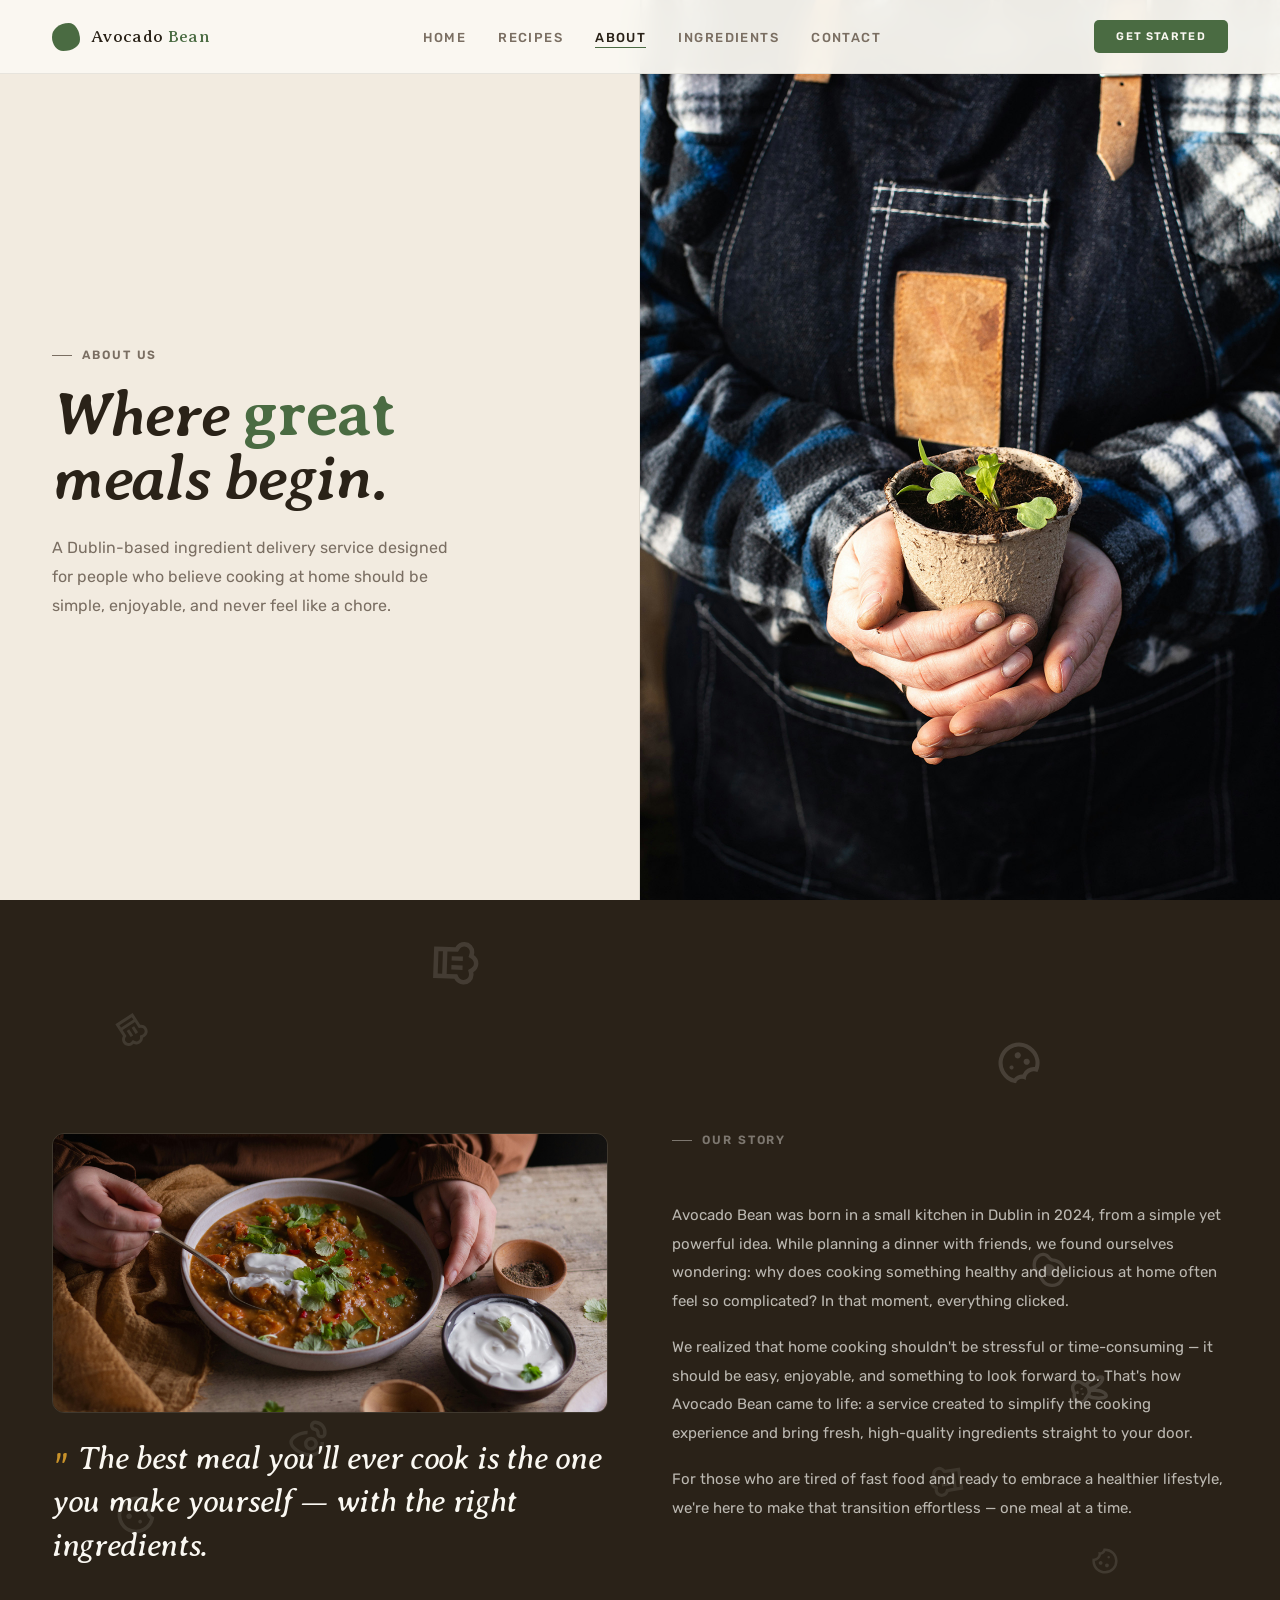
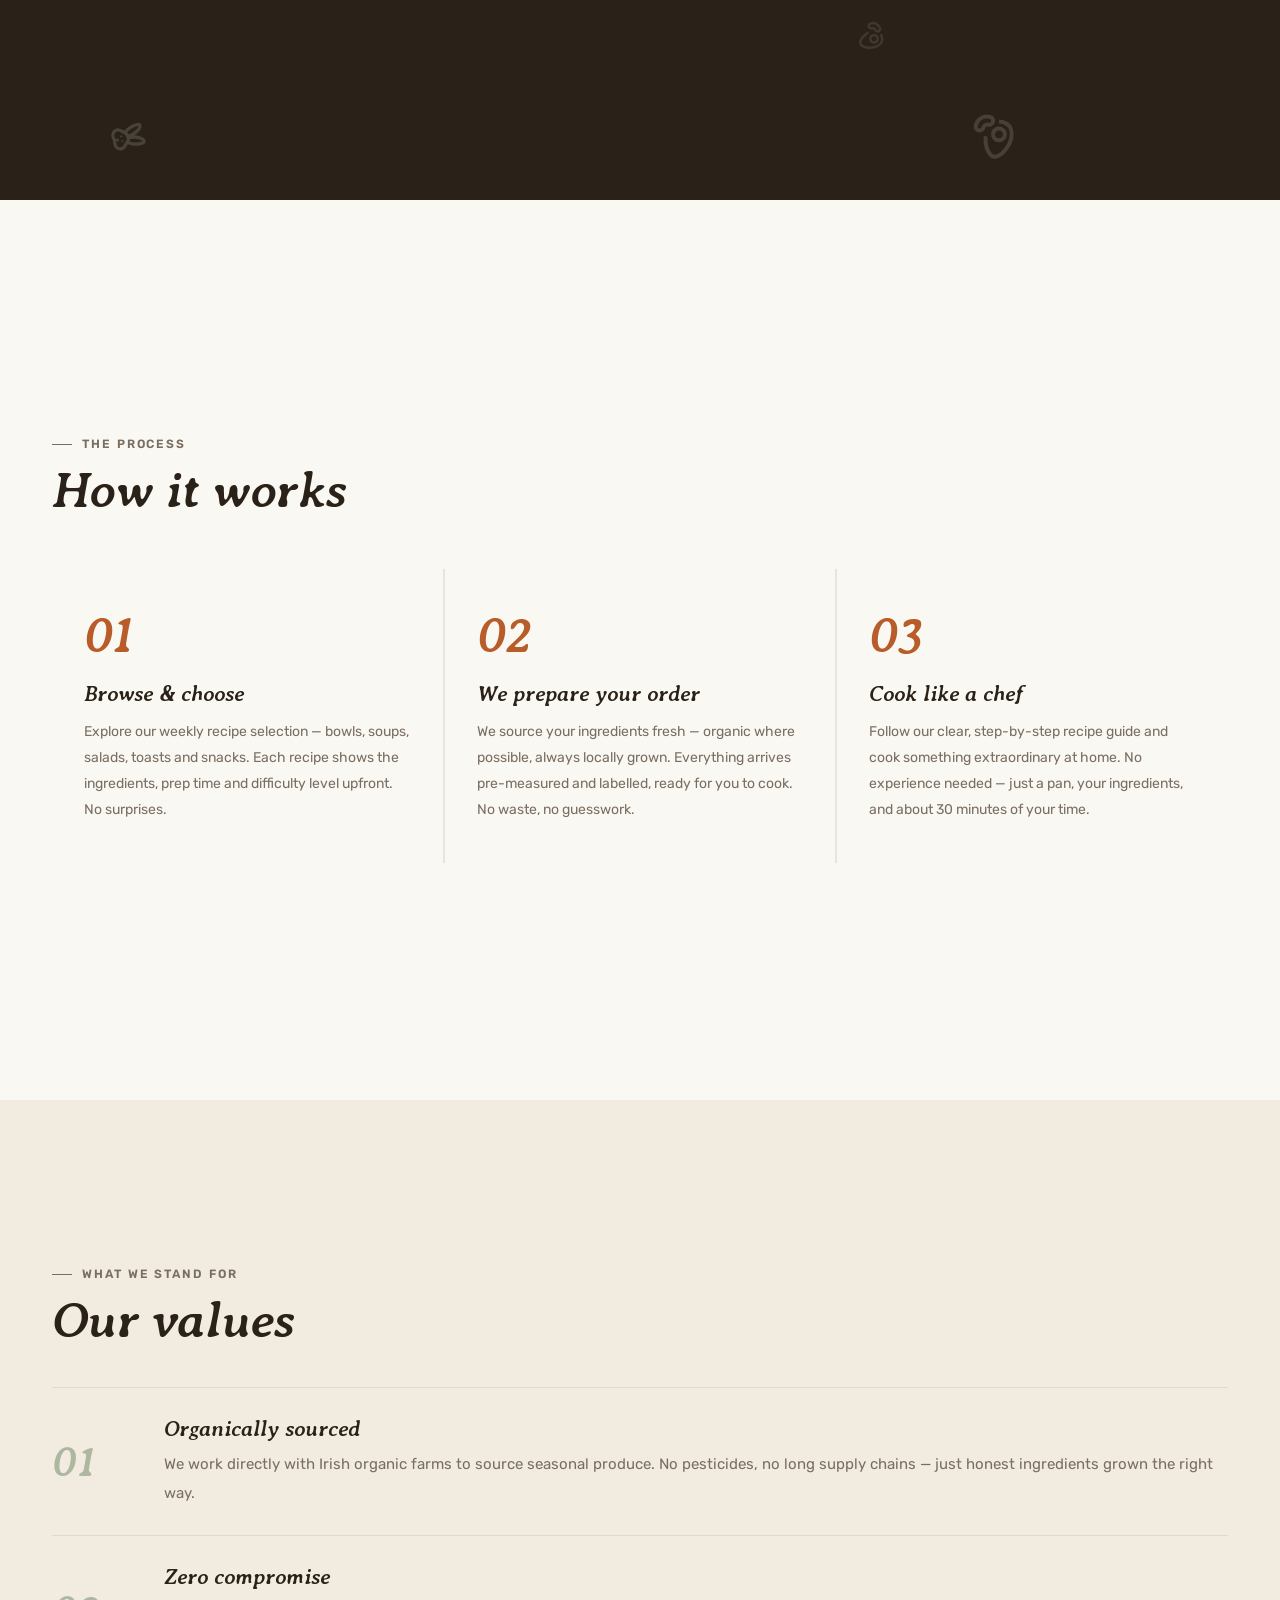
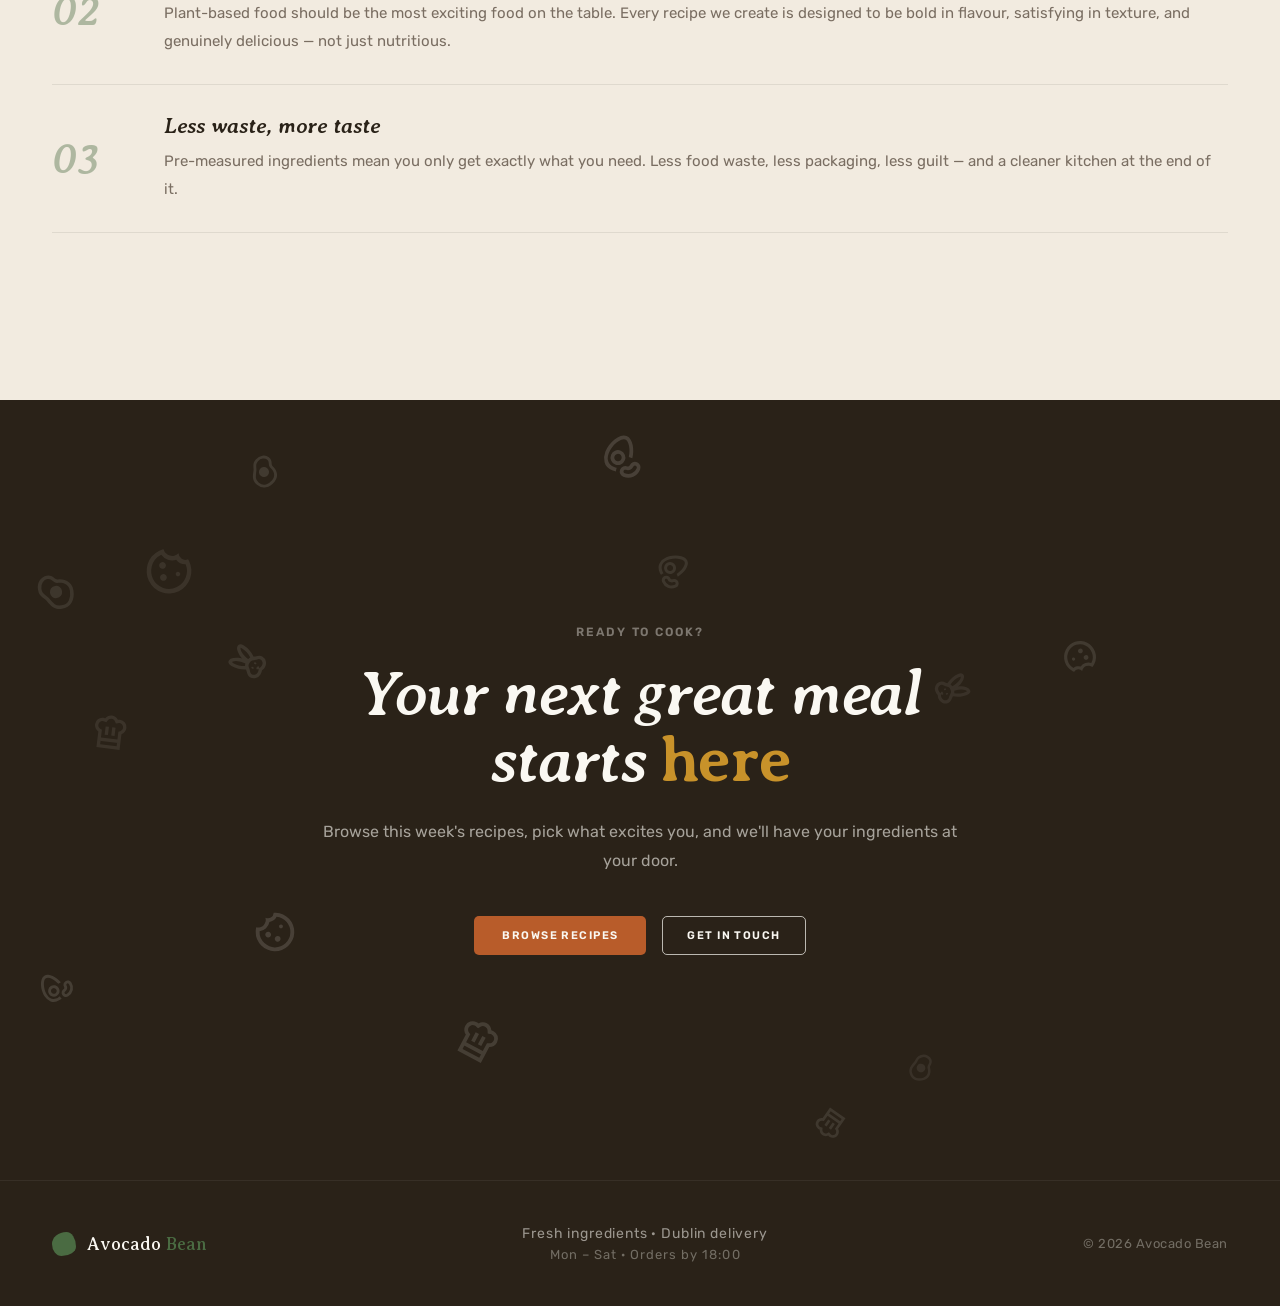
==== pages/about.html @ 94792160 "fix: add preconnect links for improved font loading performance across multiple pages" ====
<!DOCTYPE html>
<html lang="en">

<head>
    <meta charset="UTF-8">
    <meta name="viewport" content="width=device-width, initial-scale=1.0">

    <title>About — Avocado Bean</title>
    <meta name="description"
        content="Learn about Avocado Bean — Dublin's plant-based ingredient delivery service. Our story, our values, and how it works.">
    <meta name="keywords" content="about Avocado Bean, vegan Dublin, plant-based delivery, our story">
    <meta name="author" content="Avocado Bean">

    <meta property="og:title" content="About — Avocado Bean">
    <meta property="og:description"
        content="Fresh plant-based ingredients delivered to your door with step-by-step recipes.">
    <meta property="og:image" content="../images/ui/og-image.jpg">
    <meta property="og:type" content="website">

    <link rel="preconnect" href="https://fonts.googleapis.com">
    <link rel="preconnect" href="https://fonts.gstatic.com" crossorigin>

    <link rel="stylesheet" href="../css/style.css">
    <link rel="stylesheet" href="../css/about.css">
    <link rel="icon" href="../images/ui/logo.svg" type="image/svg+xml">
</head>

<body class="about-page">

    <!-- NAVIGATION BAR -->
    <nav class="top-nav" id="main-nav">
        <a href="../index.html" class="site-logo" aria-label="Avocado Bean — go to homepage">
            <div class="logo-icon" aria-hidden="true"></div>
            <span class="logo-text">Avocado <span>Bean</span></span>
        </a>
        <ul class="nav-menu">
            <li><a href="../index.html">Home</a></li>
            <li><a href="recipes.html">Recipes</a></li>
            <li><a href="about.html" class="current-page">About</a></li>
            <li><a href="ingredients.html">Ingredients</a></li>
            <li><a href="contact.html">Contact</a></li>
        </ul>
        <a href="contact.html" class="nav-cta-wrapper">
            <button class="nav-cta-button">Get Started</button>
        </a>
        <button class="nav-hamburger" id="nav-hamburger" aria-label="Toggle navigation" aria-expanded="false">
            <span></span>
            <span></span>
            <span></span>
        </button>
    </nav>


    <!-- SECTION 1 — HERO -->
    <section class="about-hero" aria-label="About us">
        <div class="about-hero-content">
            <p class="about-hero-label reveal">About us</p>
            <h1 class="about-hero-heading reveal reveal-delay-1">
                Where <em>great</em><br>meals begin.
            </h1>
            <p class="about-hero-description reveal reveal-delay-2">
                A Dublin-based ingredient delivery service designed for people who believe cooking at home should be
                simple, enjoyable, and never feel like a chore.
            </p>
        </div>
        <div class="about-hero-photo" aria-hidden="true"></div>
    </section>


    <!-- SECTION 2 — OUR STORY -->
    <section class="story-section" aria-label="Our story">
        <div class="story-wrapper">
            <div class="story-inner">
                <div class="story-quote-col">
                    <div class="story-photo reveal">
                        <img src="../images/dishes/img-story2.jpg" alt="Team photo">
                    </div>
                    <blockquote class="story-quote reveal reveal-delay-1">
                        The best meal you'll ever cook is the one you make yourself — with the right ingredients.
                    </blockquote>
                </div>
                <div class="story-text-col">
                    <p class="story-label reveal">Our story</p>
                    <p class="story-paragraph reveal reveal-delay-1">
                        Avocado Bean was born in a small kitchen in Dublin in 2024, from a simple yet powerful idea.
                        While planning a dinner with friends, we found ourselves wondering: why does cooking something
                        healthy and delicious at home often feel so complicated? In that moment, everything clicked.

                    </p>
                    <p class="story-paragraph reveal reveal-delay-2">
                        We realized that home cooking shouldn't be stressful or time-consuming — it should be easy,
                        enjoyable, and something to look forward to. That's how Avocado Bean came to life: a service
                        created to simplify the cooking experience and bring fresh, high-quality ingredients straight to
                        your door.

                    </p>
                    <p class="story-paragraph reveal reveal-delay-3">
                        For those who are tired of fast food and ready to embrace a healthier lifestyle, we're here to
                        make that transition effortless — one meal at a time.
                    </p>
                </div>
            </div>
        </div>
    </section>


    <!-- SECTION 3 — HOW IT WORKS -->
    <section class="process-section" aria-label="How it works">
        <div class="process-inner">
            <div class="process-header reveal">
                <p class="section-label">The process</p>
                <h2 class="section-heading">How it works</h2>
            </div>
            <div class="process-steps">
                <div class="process-step reveal reveal-delay-1">
                    <div class="process-step-number">01</div>
                    <h3 class="process-step-title">Browse & choose</h3>
                    <p class="process-step-text">
                        Explore our weekly recipe selection — bowls, soups, salads, toasts and snacks.
                        Each recipe shows the ingredients, prep time and difficulty level upfront.
                        No surprises.
                    </p>
                </div>
                <div class="process-step reveal reveal-delay-2">
                    <div class="process-step-number">02</div>
                    <h3 class="process-step-title">We prepare your order</h3>
                    <p class="process-step-text">
                        We source your ingredients fresh — organic where possible, always locally grown.
                        Everything arrives pre-measured and labelled, ready for you to cook.
                        No waste, no guesswork.
                    </p>
                </div>
                <div class="process-step reveal reveal-delay-3">
                    <div class="process-step-number">03</div>
                    <h3 class="process-step-title">Cook like a chef</h3>
                    <p class="process-step-text">
                        Follow our clear, step-by-step recipe guide and cook something extraordinary
                        at home. No experience needed — just a pan, your ingredients, and about
                        30 minutes of your time.
                    </p>
                </div>
            </div>
        </div>
    </section>


    <!-- SECTION 4 — VALUES -->
    <section class="values-section" aria-label="Our values">
        <div class="values-inner">
            <div class="values-header reveal">
                <p class="section-label">What we stand for</p>
                <h2 class="section-heading">Our values</h2>
            </div>
            <div class="values-grid">
                <div class="value-card reveal reveal-delay-1">
                    <div class="value-card-number">01</div>
                    <div class="value-card-body">
                        <h3 class="value-card-title">Organically sourced</h3>
                        <p class="value-card-text">
                            We work directly with Irish organic farms to source seasonal produce.
                            No pesticides, no long supply chains — just honest ingredients grown
                            the right way.
                        </p>
                    </div>
                </div>
                <div class="value-card reveal reveal-delay-2">
                    <div class="value-card-number">02</div>
                    <div class="value-card-body">
                        <h3 class="value-card-title">Zero compromise</h3>
                        <p class="value-card-text">
                            Plant-based food should be the most exciting food on the table.
                            Every recipe we create is designed to be bold in flavour, satisfying
                            in texture, and genuinely delicious — not just nutritious.
                        </p>
                    </div>
                </div>
                <div class="value-card reveal reveal-delay-3">
                    <div class="value-card-number">03</div>
                    <div class="value-card-body">
                        <h3 class="value-card-title">Less waste, more taste</h3>
                        <p class="value-card-text">
                            Pre-measured ingredients mean you only get exactly what you need.
                            Less food waste, less packaging, less guilt — and a cleaner kitchen
                            at the end of it.
                        </p>
                    </div>
                </div>
            </div>
        </div>
    </section>


    <!-- SECTION 5 — CTA -->
    <section class="about-cta-section" aria-label="Get started">
        <div class="about-cta-inner">
            <p class="about-cta-label reveal">Ready to cook?</p>
            <h2 class="about-cta-heading reveal reveal-delay-1">
                Your next great meal<br>
                starts <em>here</em>
            </h2>
            <p class="about-cta-description reveal reveal-delay-2">
                Browse this week's recipes, pick what excites you,
                and we'll have your ingredients at your door.
            </p>
            <div class="about-cta-buttons reveal reveal-delay-3">
                <a href="recipes.html">
                    <button class="main-button">Browse recipes</button>
                </a>
                <a href="contact.html">
                    <button class="outline-button">Get in touch</button>
                </a>
            </div>
        </div>
    </section>


    <!-- FOOTER -->
    <footer class="site-footer">
        <div class="footer-logo-wrap">
            <div class="footer-logo-icon" aria-hidden="true"></div>
            <span class="footer-logo-text">Avocado <span>Bean</span></span>
        </div>
        <div class="footer-middle">
            <p class="footer-address">Fresh ingredients · Dublin delivery</p>
            <p class="footer-hours">Mon – Sat · Orders by 18:00</p>
        </div>
        <div class="footer-right">
            <p class="footer-copyright">© 2026 Avocado Bean</p>
        </div>
    </footer>

    <script src="../js/main.js"></script>

</body>

</html>
---- css/style.css ----
/* =============================================================
   AVOCADO BEAN — style.css
   Global styles shared across ALL pages.
   Includes: fonts, variables, reset, nav, footer, buttons,
   pills, reveal animations, and shared responsive rules.
   ============================================================= */

/* =============================================================
   FONTS
   - Averia Serif Libre: headings and titles
   - Rubik: body text, nav links, buttons
   ============================================================= */
@import url('https://fonts.googleapis.com/css2?family=Averia+Serif+Libre:ital,wght@0,300;0,400;0,700;1,300;1,400;1,700&family=Rubik:ital,wght@0,300..900;1,300..900&display=swap');

/* =============================================================
   COLOUR PALETTE
   ============================================================= */
:root {
  --orange: #b85c2a;
  --green: #4a6b42;
  --yellow: #c8922a;
  --blue: #4a6880;
  --cream: #f2ebe0;
  --white: #faf8f2;
  --dark: #2a2218;
  --grey: #7a6e62;
  --line-colour: rgba(42, 34, 24, 0.09);
  --card-shadow: 0 20px 60px rgba(42, 34, 24, 0.10);
}

/* =============================================================
   RESET
   ============================================================= */
*,
*::before,
*::after {
  margin: 0;
  padding: 0;
  box-sizing: border-box;
}

html {
  scroll-behavior: smooth;
  overflow-x: hidden;
}

body {
  font-family: 'Rubik', sans-serif;
  font-weight: 400;
  background: var(--cream);
  color: var(--dark);
  -webkit-font-smoothing: antialiased;
  overflow-x: hidden;
}

img {
  display: block;
  max-width: 100%;
}

a {
  text-decoration: none;
  color: inherit;
}

button {
  cursor: pointer;
  font-family: 'Rubik', sans-serif;
}

/* =============================================================
   PAGE SCROLLER — used by index.html scroll-snap layout
   ============================================================= */
.page-scroller {
  overflow-y: auto;
  scroll-behavior: smooth;
}

.page-section {
  min-height: 100vh;
  display: flex;
  flex-direction: column;
  position: relative;
}


/* =============================================================
   NAVIGATION BAR
   ============================================================= */
.nav-hamburger {
  display: none;
}

.top-nav {
  position: fixed;
  top: 0;
  left: 0;
  right: 0;
  z-index: 1000;
  display: flex;
  justify-content: space-between;
  align-items: center;
  padding: 20px 52px;
  background: rgba(250, 248, 242, 0.95);
  backdrop-filter: blur(12px);
  -webkit-backdrop-filter: blur(12px);
  border-bottom: 1px solid var(--line-colour);
  transition: padding 0.3s ease, box-shadow 0.3s ease;
}

.top-nav.is-scrolled {
  padding: 14px 52px;
  box-shadow: 0 2px 24px rgba(42, 34, 24, 0.07);
}

.site-logo {
  display: flex;
  align-items: center;
  gap: 11px;
}

.logo-icon {
  width: 28px;
  height: 28px;
  background: var(--green);
  border-radius: 60% 40% 60% 40% / 50% 60% 40% 50%;
  flex-shrink: 0;
  transition: transform 0.3s ease;
}

.site-logo:hover .logo-icon {
  transform: rotate(-8deg) scale(1.05);
}

.logo-text {
  font-family: 'Averia Serif Libre', serif;
  font-size: 17px;
  font-weight: 400;
  color: var(--dark);
  letter-spacing: 0.02em;
}

.logo-text span {
  color: var(--green);
}

.nav-menu {
  display: flex;
  gap: 32px;
  list-style: none;
}

.nav-menu a {
  font-size: 13px;
  letter-spacing: 0.11em;
  text-transform: uppercase;
  color: var(--grey);
  font-weight: 500;
  transition: color 0.2s;
  position: relative;
}

.nav-menu a::after {
  content: '';
  position: absolute;
  bottom: -3px;
  left: 0;
  right: 0;
  height: 1px;
  background: var(--green);
  transform: scaleX(0);
  transition: transform 0.25s ease;
}

.nav-menu a:hover {
  color: var(--dark);
}

.nav-menu a:hover::after,
.nav-menu a.current-page::after {
  transform: scaleX(1);
}

.nav-menu a.current-page {
  color: var(--dark);
}

.nav-cta-button {
  font-size: 11px;
  letter-spacing: 0.12em;
  text-transform: uppercase;
  padding: 10px 22px;
  background: var(--green);
  color: var(--white);
  border: none;
  border-radius: 5px;
  font-weight: 600;
  transition: background 0.2s, transform 0.15s;
}

.nav-cta-button:hover {
  background: var(--orange);
  transform: translateY(-1px);
}

/* =============================================================
   SHARED SECTION HEADING STYLES
   ============================================================= */
.section-label {
  font-size: 12px;
  letter-spacing: 0.16em;
  text-transform: uppercase;
  color: var(--grey);
  font-weight: 600;
  margin-bottom: 12px;
  display: flex;
  align-items: center;
  gap: 10px;
}

.section-label::before {
  content: '';
  display: block;
  width: 20px;
  height: 1px;
  background: var(--grey);
}

.section-heading {
  font-family: 'Averia Serif Libre', serif;
  font-style: italic;
  font-weight: 700;
  font-size: clamp(36px, 4vw, 52px);
  color: var(--dark);
  line-height: 1.05;
  letter-spacing: -0.01em;
}

/* =============================================================
   CATEGORY PILLS / BADGES
   ============================================================= */
.category-pill {
  display: inline-block;
  font-size: 11px;
  letter-spacing: 0.10em;
  text-transform: uppercase;
  color: var(--white);
  padding: 4px 13px;
  border-radius: 20px;
  font-weight: 600;
}

.green-pill {
  background: var(--green);
}

.orange-pill {
  background: var(--orange);
}

.yellow-pill {
  background: var(--yellow);
}

.blue-pill {
  background: var(--blue);
}

.dark-pill {
  background: var(--dark);
}

/* =============================================================
   BUTTONS
   ============================================================= */
.main-button {
  padding: 13px 28px;
  background: var(--orange);
  color: var(--white);
  font-size: 11px;
  letter-spacing: 0.13em;
  text-transform: uppercase;
  border: none;
  border-radius: 5px;
  font-weight: 600;
  display: inline-block;
  transition: background 0.2s, transform 0.15s;
}

.main-button:hover {
  background: #9e4a1e;
  transform: translateY(-1px);
}

.outline-button {
  padding: 12px 24px;
  background: transparent;
  color: var(--white);
  font-size: 11px;
  letter-spacing: 0.13em;
  text-transform: uppercase;
  border: 1.5px solid rgba(250, 248, 242, 0.7);
  border-radius: 5px;
  font-weight: 600;
  display: inline-block;
  transition: all 0.2s;
}

.outline-button:hover {
  background: rgba(250, 248, 242, 0.12);
  border-color: var(--white);
}

/* =============================================================
   FOOTER
   ============================================================= */
.site-footer {
  background: var(--dark);
  color: var(--white);
  padding: 44px 52px;
  display: flex;
  justify-content: space-between;
  align-items: center;
  border-top: 1px solid rgba(250, 248, 242, 0.06);
}

.footer-logo-wrap {
  display: flex;
  align-items: center;
  gap: 11px;
}

.footer-logo-icon {
  width: 24px;
  height: 24px;
  background: var(--green);
  border-radius: 60% 40% 60% 40% / 50% 60% 40% 50%;
  flex-shrink: 0;
}

.footer-logo-text {
  font-family: 'Averia Serif Libre', serif;
  font-size: 18px;
  font-weight: 400;
  color: var(--white);
}

.footer-logo-text span {
  color: var(--green);
}

.footer-middle {
  text-align: center;
}

.footer-address {
  font-size: 14px;
  color: rgba(250, 248, 242, 0.55);
  letter-spacing: 0.06em;
  margin-bottom: 5px;
}

.footer-hours {
  font-size: 13px;
  color: rgba(250, 248, 242, 0.35);
  letter-spacing: 0.08em;
}

.footer-right {
  text-align: right;
}

.footer-copyright {
  font-size: 13px;
  color: rgba(250, 248, 242, 0.35);
  letter-spacing: 0.04em;
}


/* =============================================================
   REVEAL ANIMATIONS
   ============================================================= */
.reveal {
  opacity: 0;
  transform: translateY(30px);
  transition: opacity 0.7s ease,
    transform 0.7s cubic-bezier(0.25, 0.46, 0.45, 0.94);
}

.reveal.is-visible {
  opacity: 1;
  transform: translateY(0);
}

.reveal-delay-1 {
  transition-delay: 0.1s;
}

.reveal-delay-2 {
  transition-delay: 0.2s;
}

.reveal-delay-3 {
  transition-delay: 0.3s;
}

.reveal-delay-4 {
  transition-delay: 0.4s;
}

/* =============================================================
   RESPONSIVE — MOBILE (shared rules)
   ============================================================= */
@media (max-width: 900px) {

  .top-nav {
    padding: 16px 24px;
  }

  .nav-menu {
    display: none;
  }

  .nav-cta-button {
    display: none;
  }

  .nav-hamburger {
    display: flex;
    flex-direction: column;
    gap: 5px;
    cursor: pointer;
    background: none;
    border: none;
    padding: 4px;
  }

  .nav-hamburger span {
    display: block;
    width: 22px;
    height: 2px;
    background: var(--dark);
    border-radius: 2px;
    transition: all 0.25s ease;
  }

  .nav-hamburger.is-open span:nth-child(1) {
    transform: rotate(45deg) translate(5px, 5px);
  }

  .nav-hamburger.is-open span:nth-child(2) {
    opacity: 0;
  }

  .nav-hamburger.is-open span:nth-child(3) {
    transform: rotate(-45deg) translate(5px, -5px);
  }

  .nav-menu.is-open {
    display: flex;
    flex-direction: column;
    position: fixed;
    top: 57px;
    left: 0;
    right: 0;
    background: rgba(250, 248, 242, 0.98);
    backdrop-filter: blur(12px);
    padding: 16px 24px 24px;
    gap: 4px;
    border-bottom: 1px solid var(--line-colour);
    z-index: 999;
  }

  .nav-menu.is-open a {
    font-size: 14px;
    padding: 12px 0;
    border-bottom: 1px solid var(--line-colour);
    display: block;
  }

  .nav-menu.is-open li:last-child a {
    border-bottom: none;
  }

  .site-footer {
    flex-direction: column;
    gap: 24px;
    text-align: center;
    padding: 36px 24px;
  }
}
---- css/about.css ----
/* =============================================================
   AVOCADO BEAN — about.css
   Styles specific to about.html only.
   Requires: css/style.css
   ============================================================= */

/* =============================================================
   HERO SECTION
   ============================================================= */
.about-hero {
  display: grid;
  grid-template-columns: 1fr 1fr;
  min-height: 100vh;
  background: var(--cream);
}

.about-hero-content {
  padding: calc(69px + 72px) 52px 72px;
  display: flex;
  flex-direction: column;
  justify-content: center;
  border-right: 1px solid var(--line-colour);
}

.about-hero-label {
  font-size: 12px;
  letter-spacing: 0.16em;
  text-transform: uppercase;
  color: var(--grey);
  font-weight: 600;
  margin-bottom: 20px;
  display: flex;
  align-items: center;
  gap: 10px;
}

.about-hero-label::before {
  content: '';
  display: block;
  width: 20px;
  height: 1px;
  background: var(--grey);
}

.about-hero-heading {
  font-family: 'Averia Serif Libre', serif;
  font-style: italic;
  font-size: clamp(44px, 5vw, 72px);
  font-weight: 700;
  color: var(--dark);
  line-height: 1.0;
  letter-spacing: -0.02em;
  margin-bottom: 24px;
}

.about-hero-heading em {
  color: var(--green);
  font-style: normal;
}

.about-hero-description {
  font-size: 16px;
  line-height: 1.8;
  color: var(--grey);
  font-weight: 400;
  max-width: 400px;
}

.about-hero-photo {
  background: url('../images/dishes/img-hero-about.jpg') center / cover;
}

/* =============================================================
   OUR STORY SECTION
   ============================================================= */
.story-section {
  background: var(--dark);
  padding: 80px 52px;
  position: relative;
  isolation: isolate;
  min-height: 100vh;
  display: flex;
  align-items: center;
}

.story-wrapper {
  max-width: 1200px;
  margin: 0 auto;
  width: 100%;
}

.story-label {
  font-size: 12px;
  letter-spacing: 0.16em;
  text-transform: uppercase;
  color: rgba(250, 248, 242, 0.4);
  font-weight: 600;
  margin-bottom: 36px;
  display: flex;
  align-items: center;
  gap: 10px;
}

.story-label::before {
  content: '';
  display: block;
  width: 20px;
  height: 1px;
  background: rgba(250, 248, 242, 0.4);
}

.story-inner {
  display: grid;
  grid-template-columns: 1fr 1fr;
  gap: 0 64px;
  align-items: start;
  width: 100%;
}

.story-quote-col {
  display: flex;
  flex-direction: column;
  gap: 24px;
}

.story-photo {
  border-radius: 12px;
  height: 280px;
  overflow: hidden;
  border: 1px solid rgba(250, 248, 242, 0.1);
}

.story-photo img {
  width: 100%;
  height: 100%;
  object-fit: cover;
  object-position: center;
  display: block;
}

.story-quote {
  font-family: 'Averia Serif Libre', serif;
  font-style: italic;
  font-size: clamp(22px, 2.5vw, 32px);
  font-weight: 400;
  color: var(--white);
  line-height: 1.35;
  letter-spacing: -0.01em;
  border: none;
  margin: 0;
  padding: 0;
}

.story-quote::before {
  content: '"';
  color: var(--yellow);
  font-size: 1.2em;
  line-height: 0;
  vertical-align: -0.3em;
  margin-right: 4px;
}

.story-text-col {
  display: flex;
  flex-direction: column;
  gap: 18px;
}

.story-paragraph {
  font-size: 15px;
  line-height: 1.9;
  color: rgba(250, 248, 242, 0.7);
  font-weight: 400;
}

/* =============================================================
   HOW IT WORKS SECTION
   ============================================================= */
.process-section {
  background: var(--white);
  padding: 80px 52px;
  min-height: 100vh;
  display: flex;
  flex-direction: column;
  justify-content: center;
}

.process-inner {
  max-width: 1200px;
  margin: 0 auto;
  width: 100%;
}

.process-header {
  margin-bottom: 52px;
}

.process-steps {
  display: grid;
  grid-template-columns: repeat(3, 1fr);
  gap: 2px;
  background: var(--line-colour);
}

.process-step {
  background: var(--white);
  padding: 40px 32px;
}

.process-step-number {
  font-family: 'Averia Serif Libre', serif;
  font-style: italic;
  font-size: 52px;
  font-weight: 700;
  color: var(--orange);
  line-height: 1;
  margin-bottom: 20px;
  letter-spacing: -0.02em;
}

.process-step-title {
  font-family: 'Averia Serif Libre', serif;
  font-style: italic;
  font-size: 22px;
  font-weight: 700;
  color: var(--dark);
  margin-bottom: 12px;
  line-height: 1.2;
}

.process-step-text {
  font-size: 14px;
  line-height: 1.85;
  color: var(--grey);
  font-weight: 400;
}

/* =============================================================
   VALUES SECTION
   ============================================================= */
.values-section {
  background: var(--cream);
  padding: 80px 52px;
  min-height: 100vh;
  display: flex;
  flex-direction: column;
  justify-content: center;
}

.values-inner {
  max-width: 1200px;
  margin: 0 auto;
  width: 100%;
}

.values-header {
  margin-bottom: 40px;
}

.values-grid {
  display: flex;
  flex-direction: column;
}

.value-card {
  display: grid;
  grid-template-columns: 80px 1fr;
  gap: 32px;
  padding: 28px 0;
  border-top: 1px solid var(--line-colour);
  align-items: center;
}

.value-card:last-child {
  border-bottom: 1px solid var(--line-colour);
}

.value-card-number {
  font-family: 'Averia Serif Libre', serif;
  font-style: italic;
  font-size: 44px;
  font-weight: 700;
  color: var(--green);
  line-height: 1;
  opacity: 0.4;
}

.value-card-title {
  font-family: 'Averia Serif Libre', serif;
  font-style: italic;
  font-size: 22px;
  font-weight: 700;
  color: var(--dark);
  margin-bottom: 8px;
  line-height: 1.2;
}

.value-card-text {
  font-size: 15px;
  line-height: 1.9;
  color: var(--grey);
  font-weight: 400;
}

/* =============================================================
   CTA FINAL SECTION
   ============================================================= */
.about-cta-section {
  background: var(--dark);
  padding: 80px 52px;
  text-align: center;
  position: relative;
  isolation: isolate;
  min-height: calc(100vh - 120px);
  display: flex;
  flex-direction: column;
  align-items: center;
  justify-content: center;
  box-sizing: border-box;
}

.about-cta-inner {
  position: relative;
  z-index: 1;
  max-width: 640px;
  width: 100%;
  margin: 0 auto;
}

.about-cta-label {
  font-size: 12px;
  letter-spacing: 0.16em;
  text-transform: uppercase;
  color: rgba(250, 248, 242, 0.4);
  font-weight: 600;
  margin-bottom: 20px;
}

.about-cta-heading {
  font-family: 'Averia Serif Libre', serif;
  font-style: italic;
  font-size: clamp(40px, 5vw, 64px);
  font-weight: 700;
  color: var(--white);
  line-height: 1.05;
  letter-spacing: -0.02em;
  margin-bottom: 24px;
}

.about-cta-heading em {
  color: var(--yellow);
  font-style: normal;
}

.about-cta-description {
  font-size: 16px;
  line-height: 1.8;
  color: rgba(250, 248, 242, 0.6);
  font-weight: 400;
  margin-bottom: 40px;
}

.about-cta-buttons {
  display: flex;
  gap: 16px;
  justify-content: center;
  align-items: center;
}

/* =============================================================
   RESPONSIVE — MOBILE
   ============================================================= */
@media (max-width: 900px) {

  .about-hero {
    grid-template-columns: 1fr;
    min-height: auto;
  }

  .about-hero-photo {
    display: none;
  }

  .about-hero-content {
    padding: calc(57px + 48px) 24px 48px;
    border-right: none;
  }

  .story-section {
    padding: 56px 24px;
    min-height: auto;
  }

  .story-inner {
    grid-template-columns: 1fr;
    gap: 32px;
  }

  .process-section {
    padding: 56px 24px;
    min-height: auto;
  }

  .process-steps {
    grid-template-columns: 1fr;
  }

  .process-step {
    padding: 28px 24px;
  }

  .values-section {
    padding: 56px 24px;
    min-height: auto;
  }

  .value-card {
    grid-template-columns: 56px 1fr;
    gap: 20px;
  }

  .value-card-number {
    font-size: 32px;
  }

  .about-cta-section {
    padding: 72px 24px;
    min-height: auto;
  }

  .about-cta-buttons {
    flex-direction: column;
    align-items: center;
  }
}
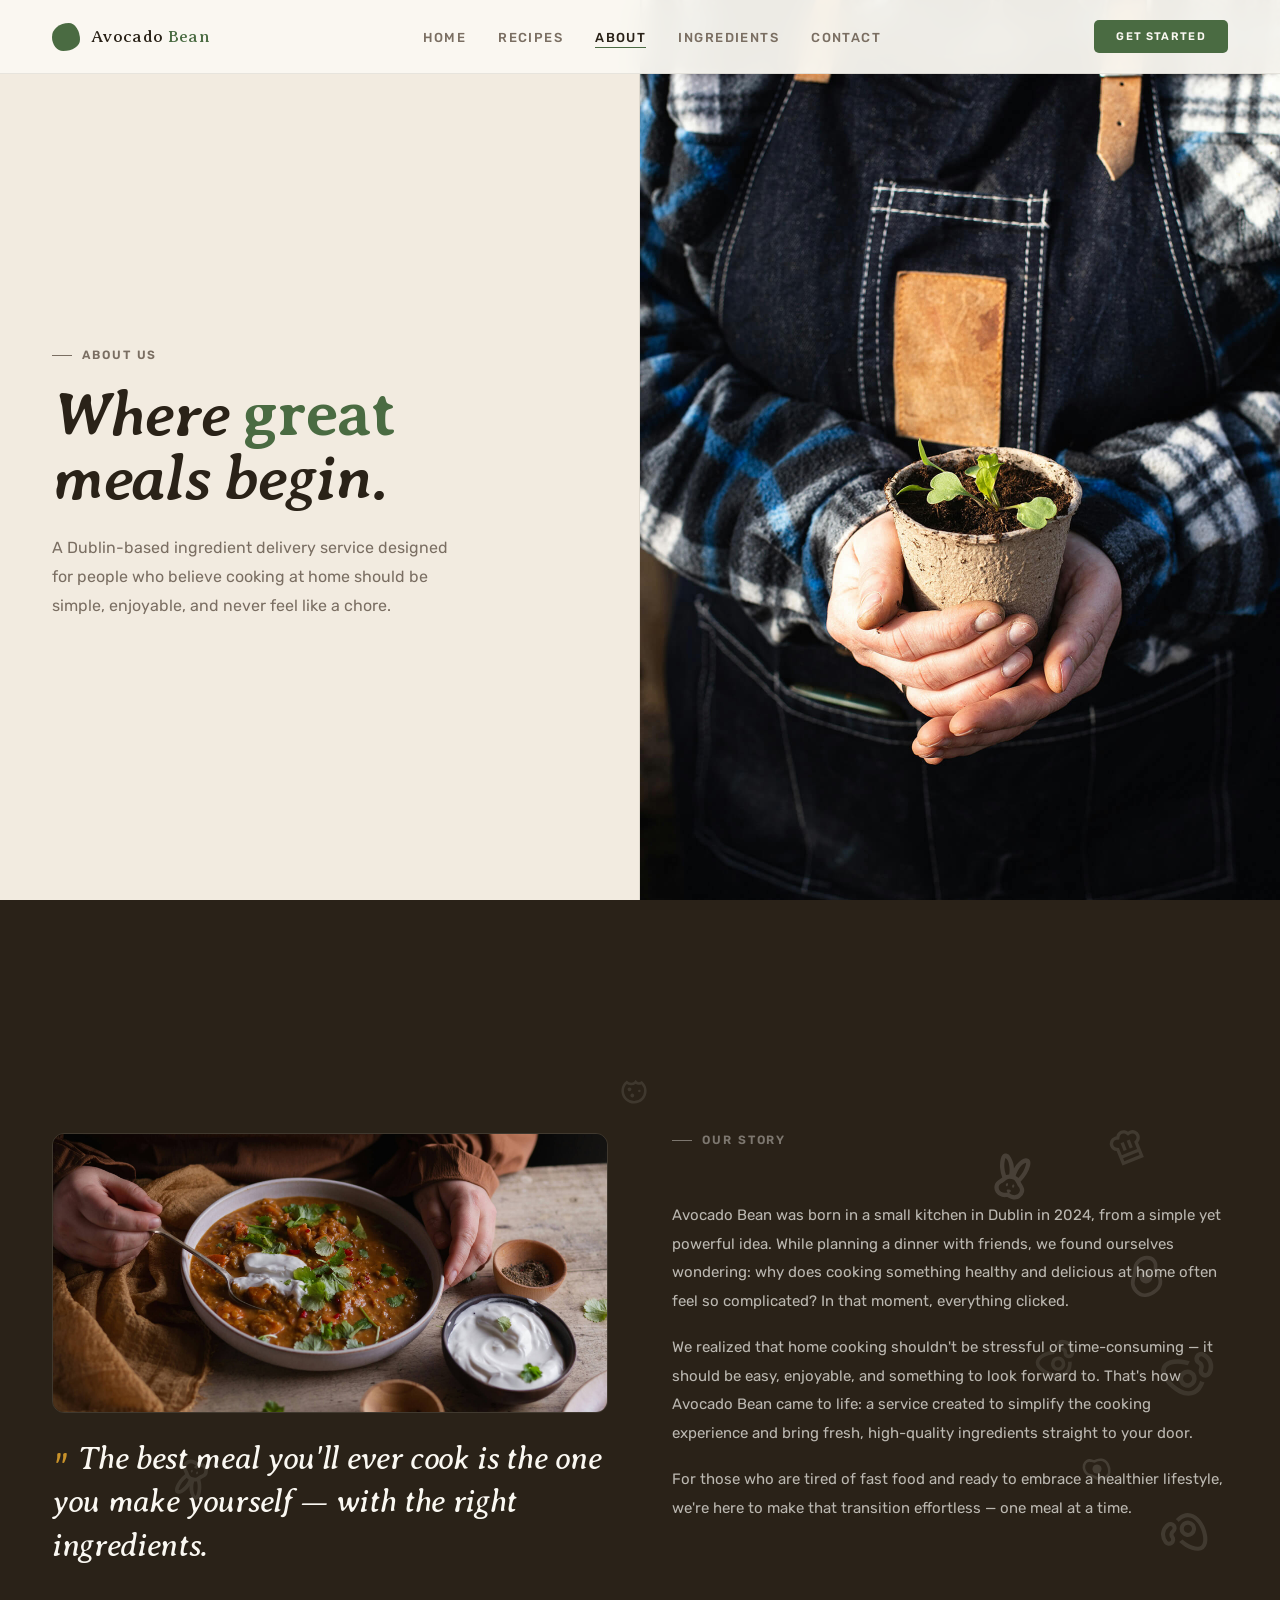
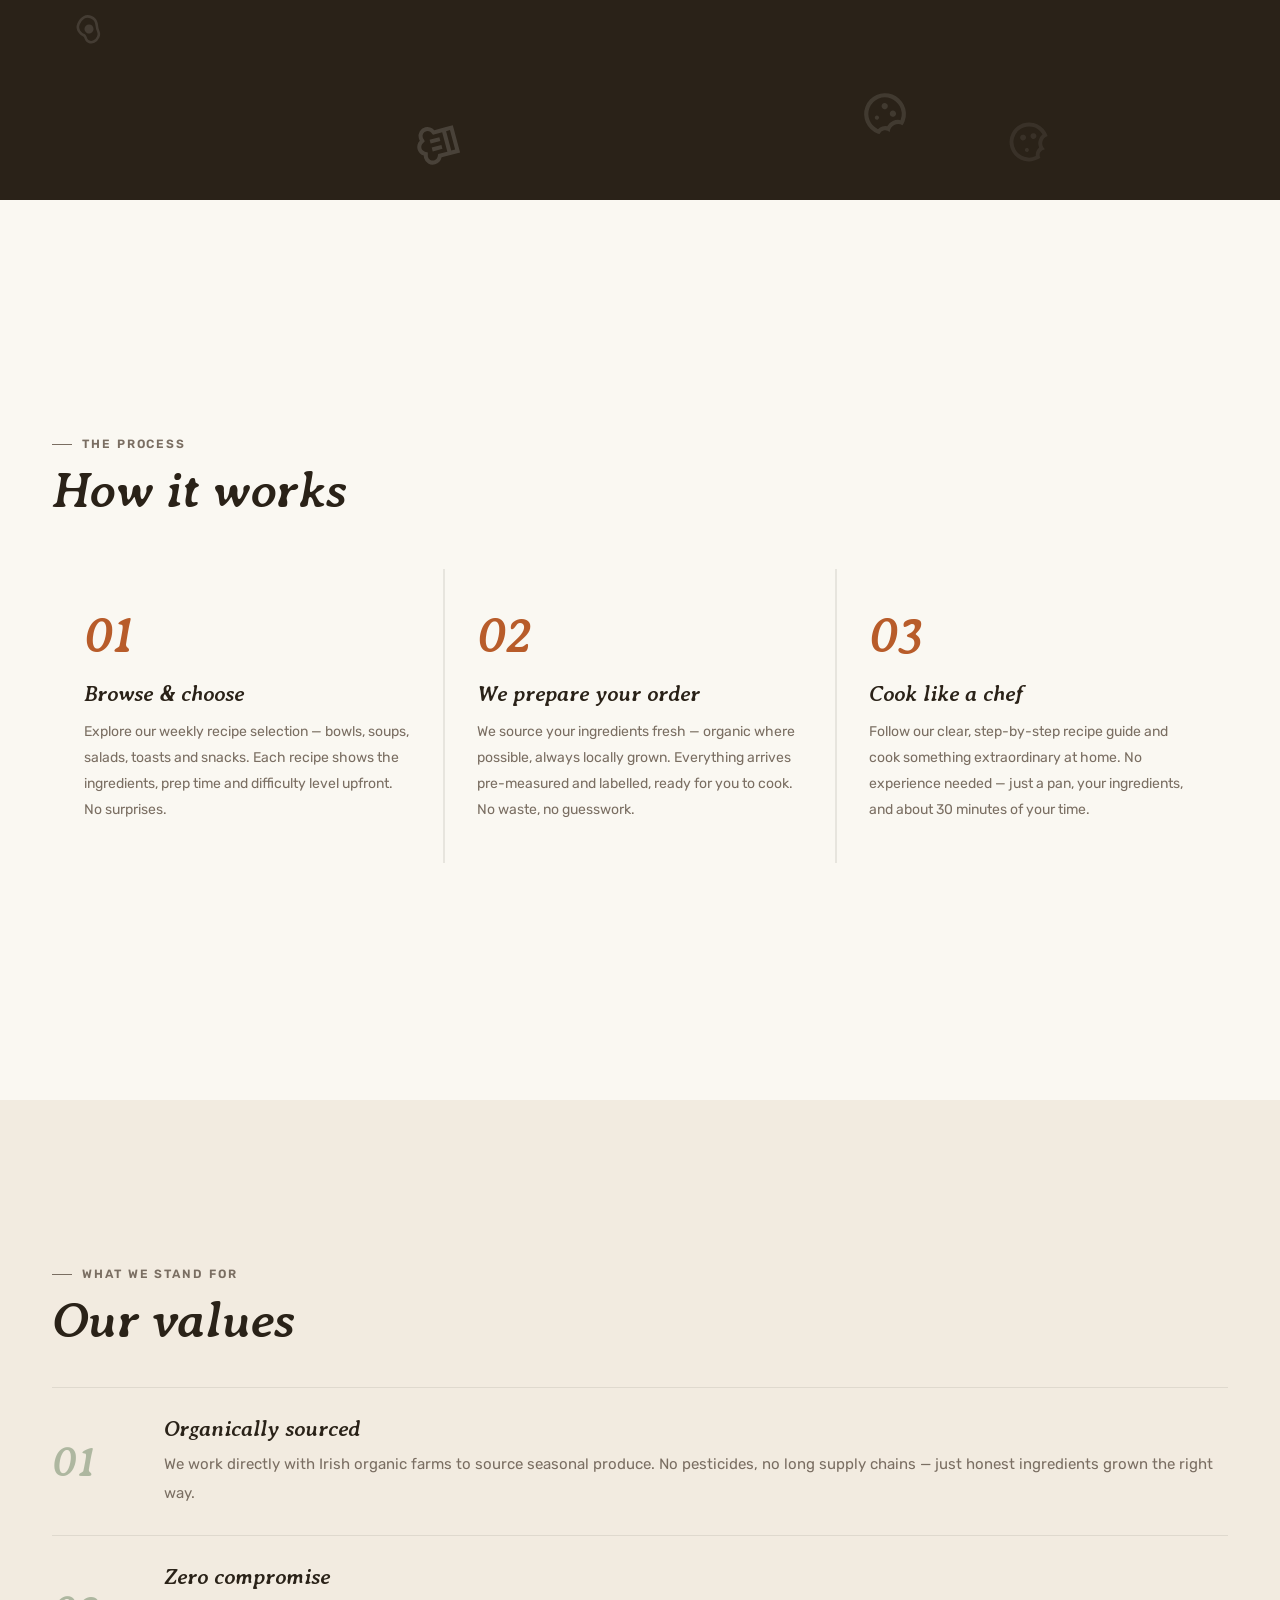
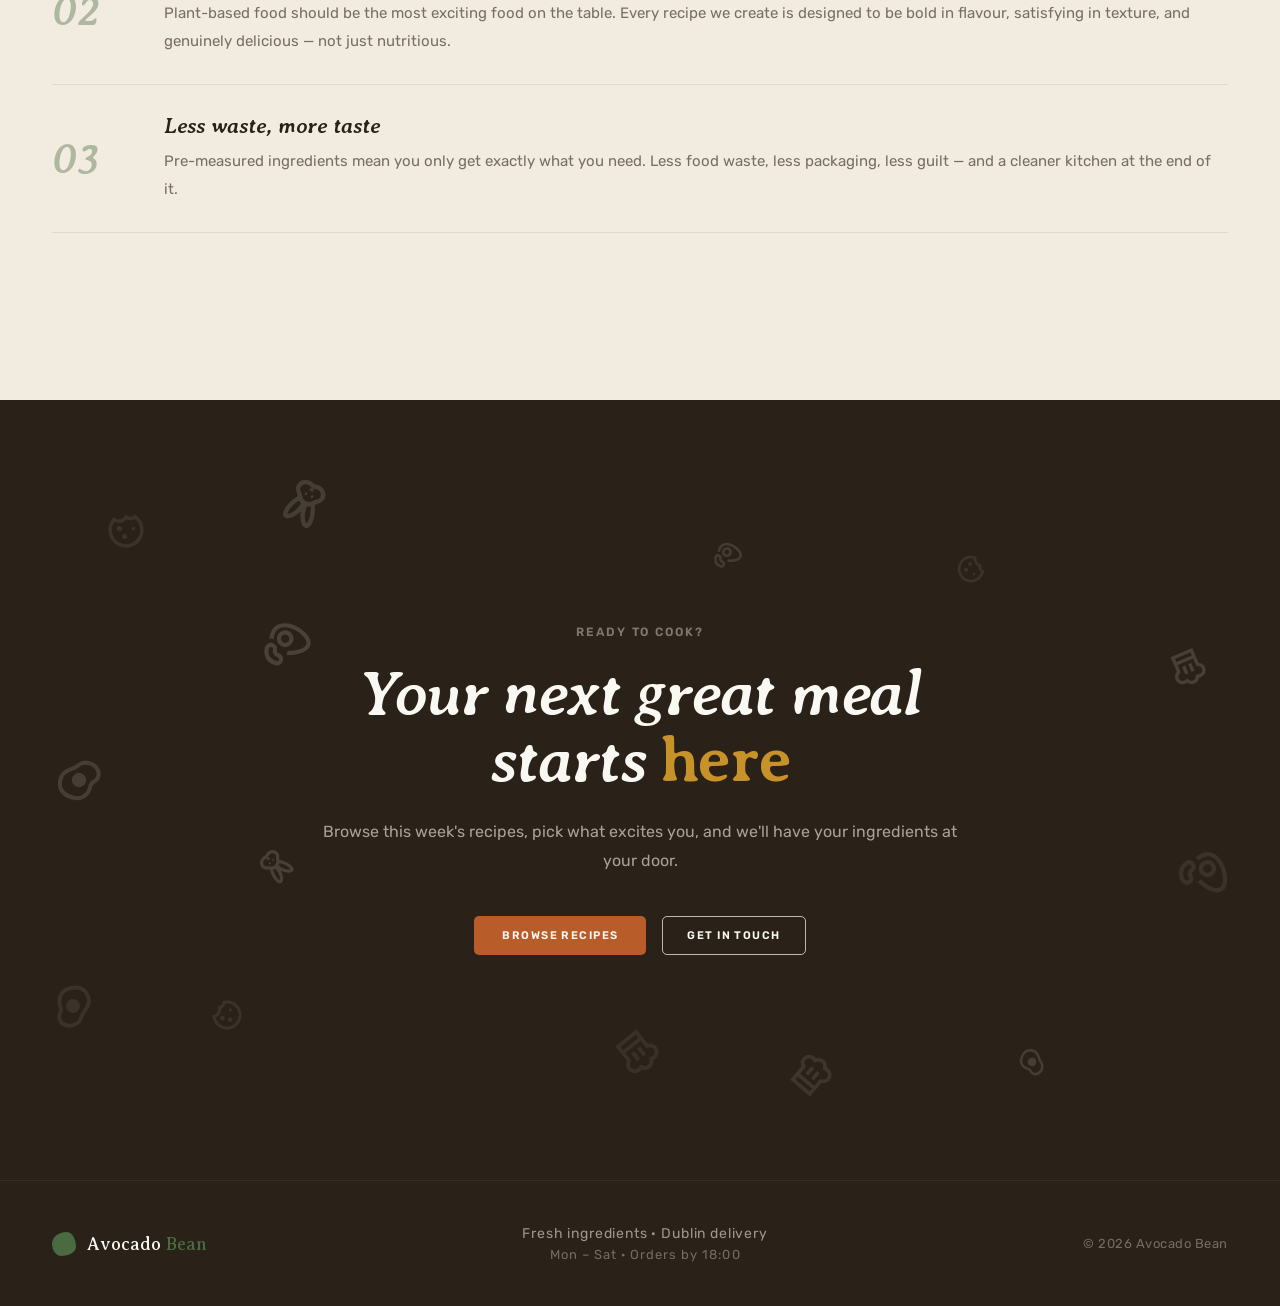
==== commit 61e4d2f9: "fix: add Google Fonts stylesheet link for improved typography across multiple pages" ====
--- a/pages/about.html
+++ b/pages/about.html
@@ -19,6 +19,9 @@
 
     <link rel="preconnect" href="https://fonts.googleapis.com">
     <link rel="preconnect" href="https://fonts.gstatic.com" crossorigin>
+    <link
+        href="https://fonts.googleapis.com/css2?family=Averia+Serif+Libre:ital,wght@0,300;0,400;0,700;1,300;1,400;1,700&family=Rubik:ital,wght@0,300..900;1,300..900&display=swap"
+        rel="stylesheet">
 
     <link rel="stylesheet" href="../css/style.css">
     <link rel="stylesheet" href="../css/about.css">
--- a/css/style.css
+++ b/css/style.css
@@ -10,7 +10,7 @@
    - Averia Serif Libre: headings and titles
    - Rubik: body text, nav links, buttons
    ============================================================= */
-@import url('https://fonts.googleapis.com/css2?family=Averia+Serif+Libre:ital,wght@0,300;0,400;0,700;1,300;1,400;1,700&family=Rubik:ital,wght@0,300..900;1,300..900&display=swap');
+
 
 /* =============================================================
    COLOUR PALETTE
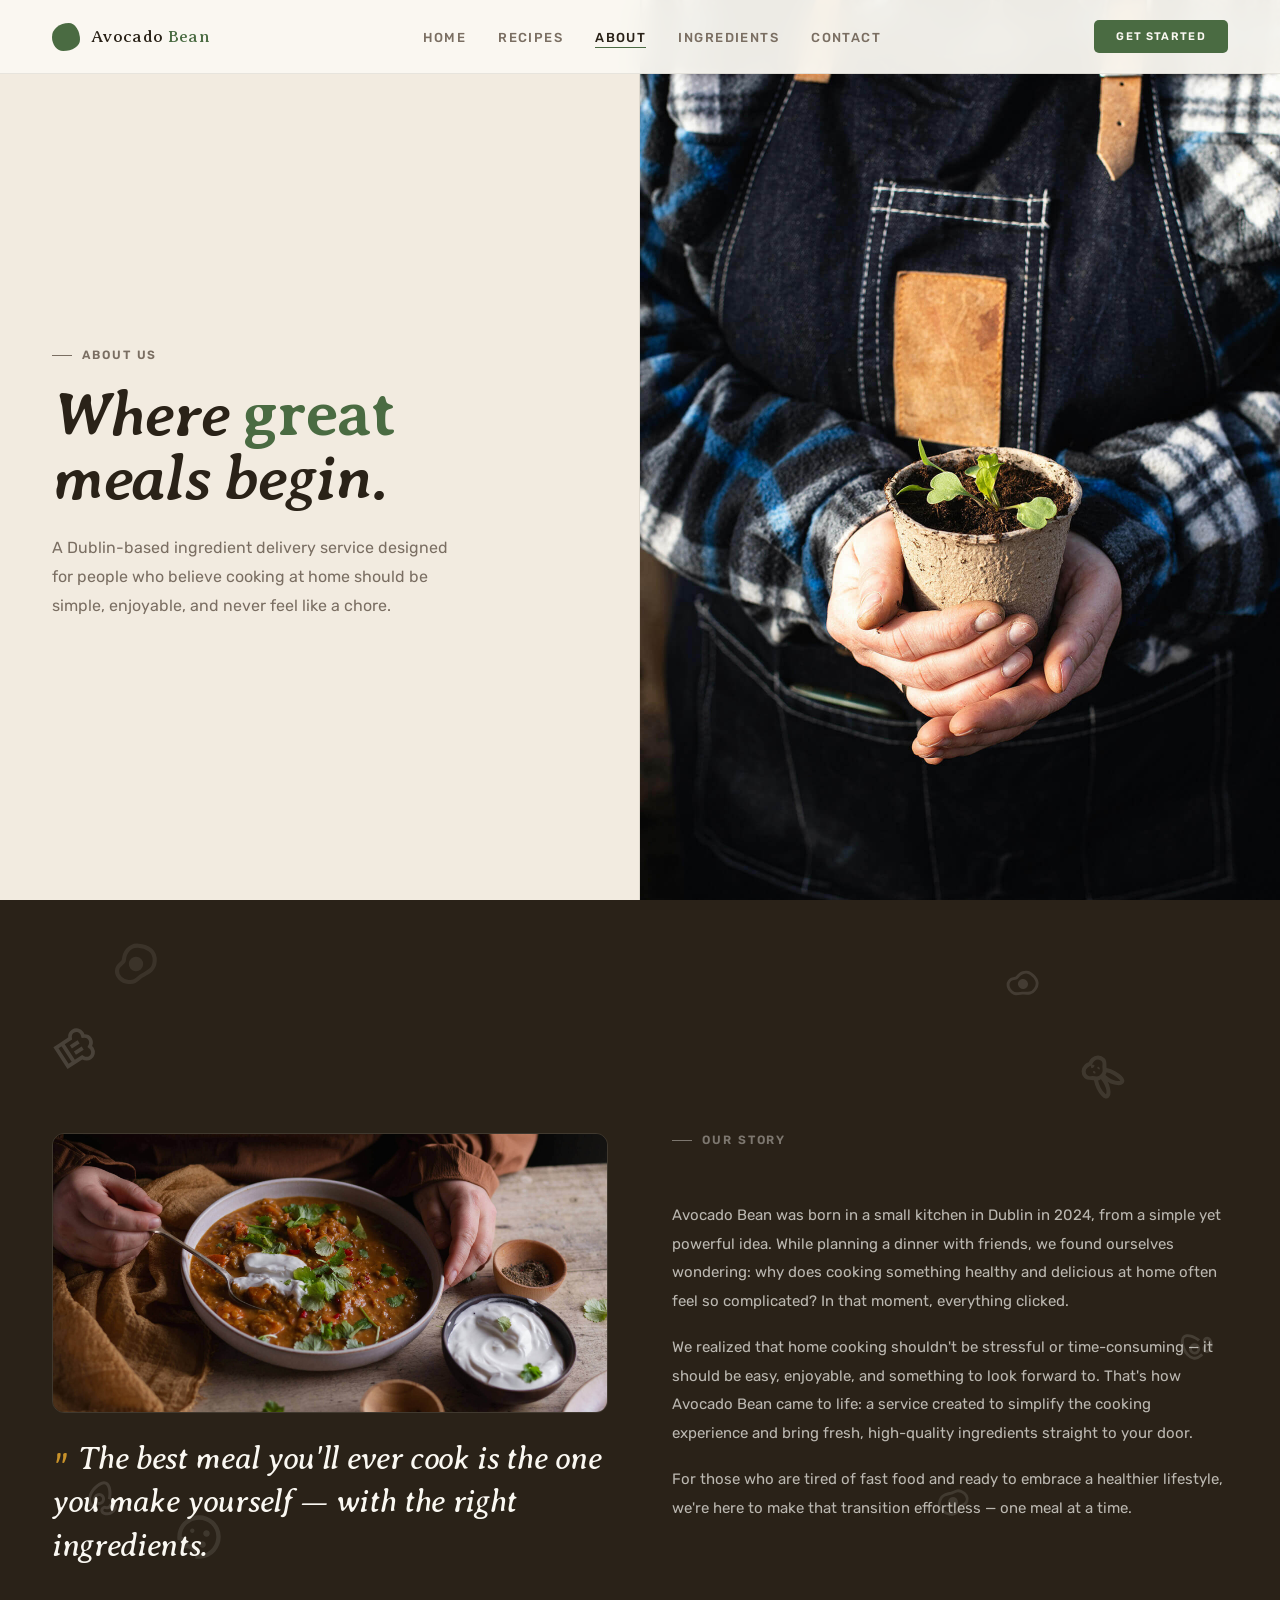
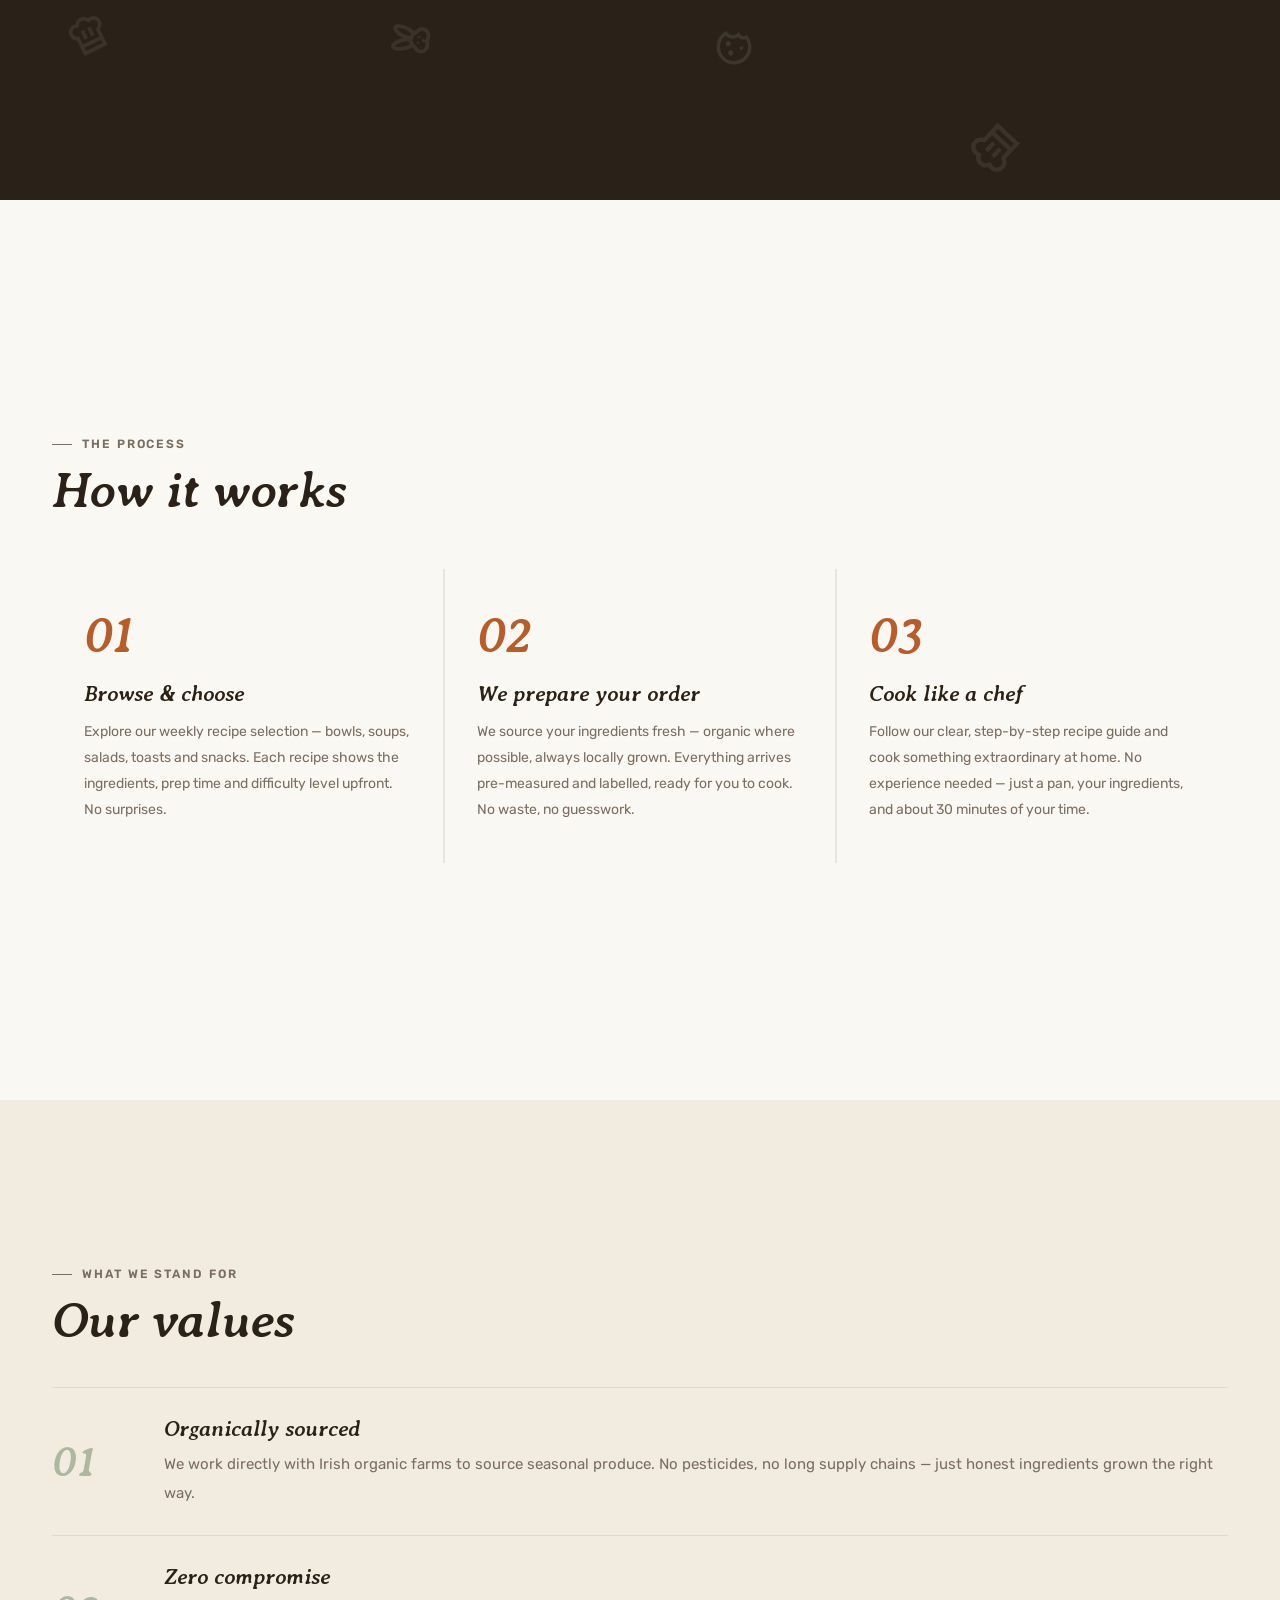
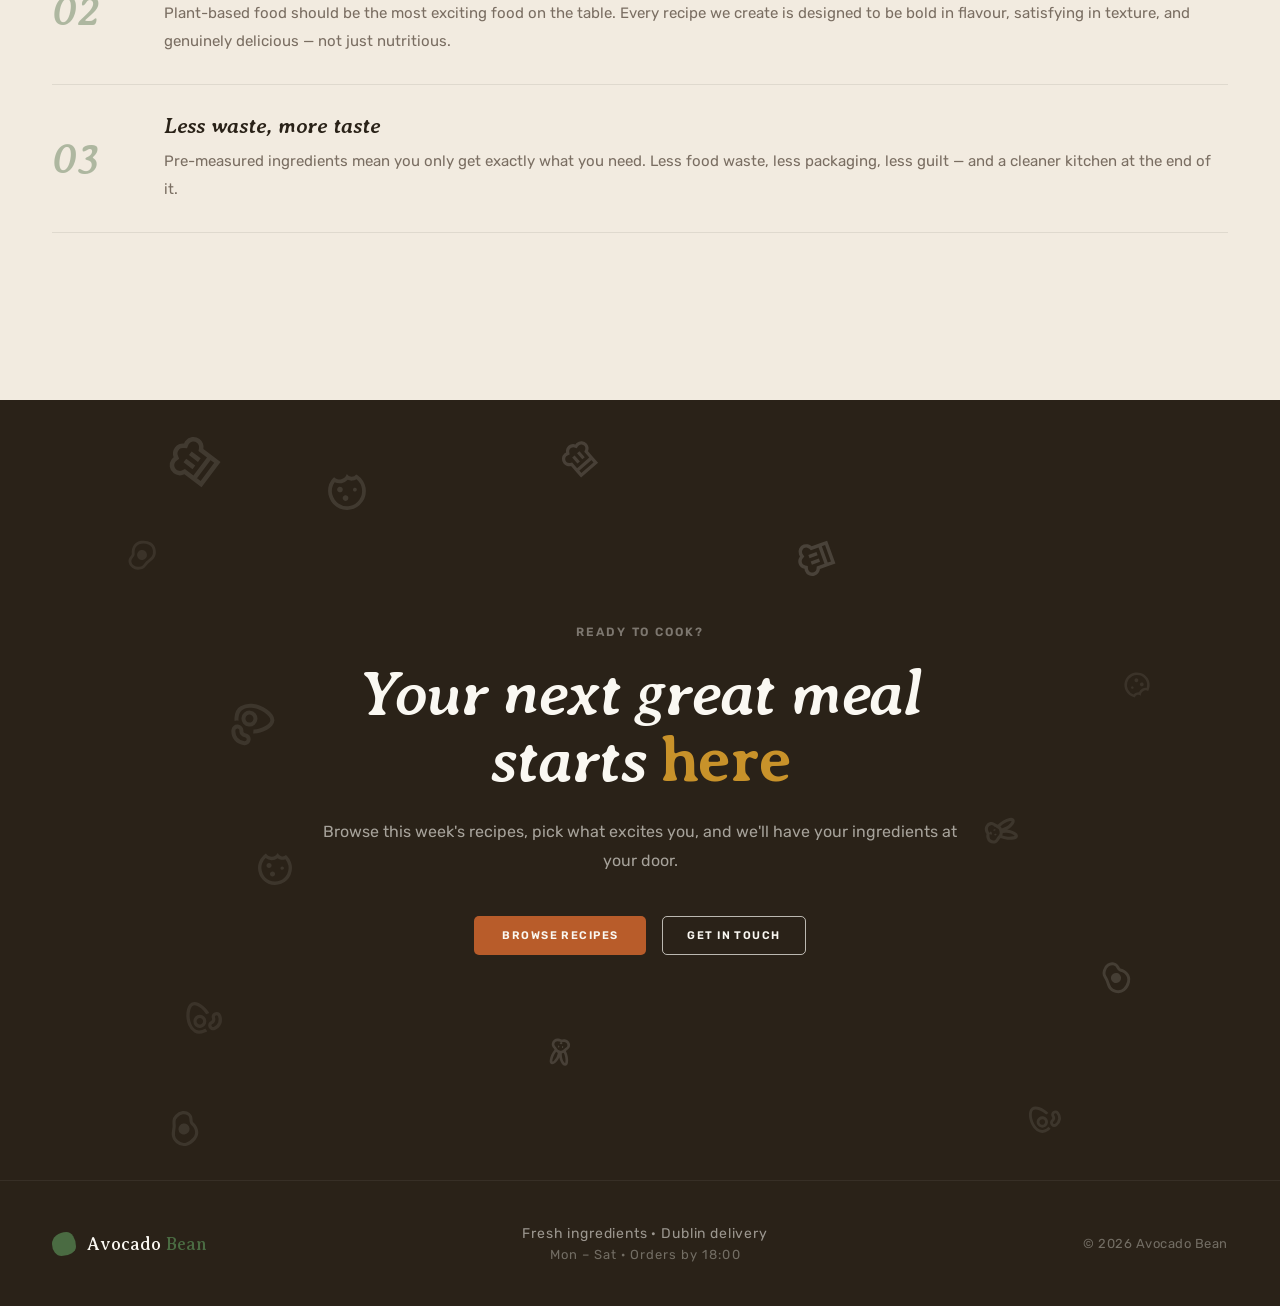
==== commit 74247cb1: "fix: optimize stylesheet loading by adding media attribute for improved performance" ====
--- a/pages/about.html
+++ b/pages/about.html
@@ -21,7 +21,7 @@
     <link rel="preconnect" href="https://fonts.gstatic.com" crossorigin>
     <link
         href="https://fonts.googleapis.com/css2?family=Averia+Serif+Libre:ital,wght@0,300;0,400;0,700;1,300;1,400;1,700&family=Rubik:ital,wght@0,300..900;1,300..900&display=swap"
-        rel="stylesheet">
+        rel="stylesheet" media="print" onload="this.media='all'">
 
     <link rel="stylesheet" href="../css/style.css">
     <link rel="stylesheet" href="../css/about.css">
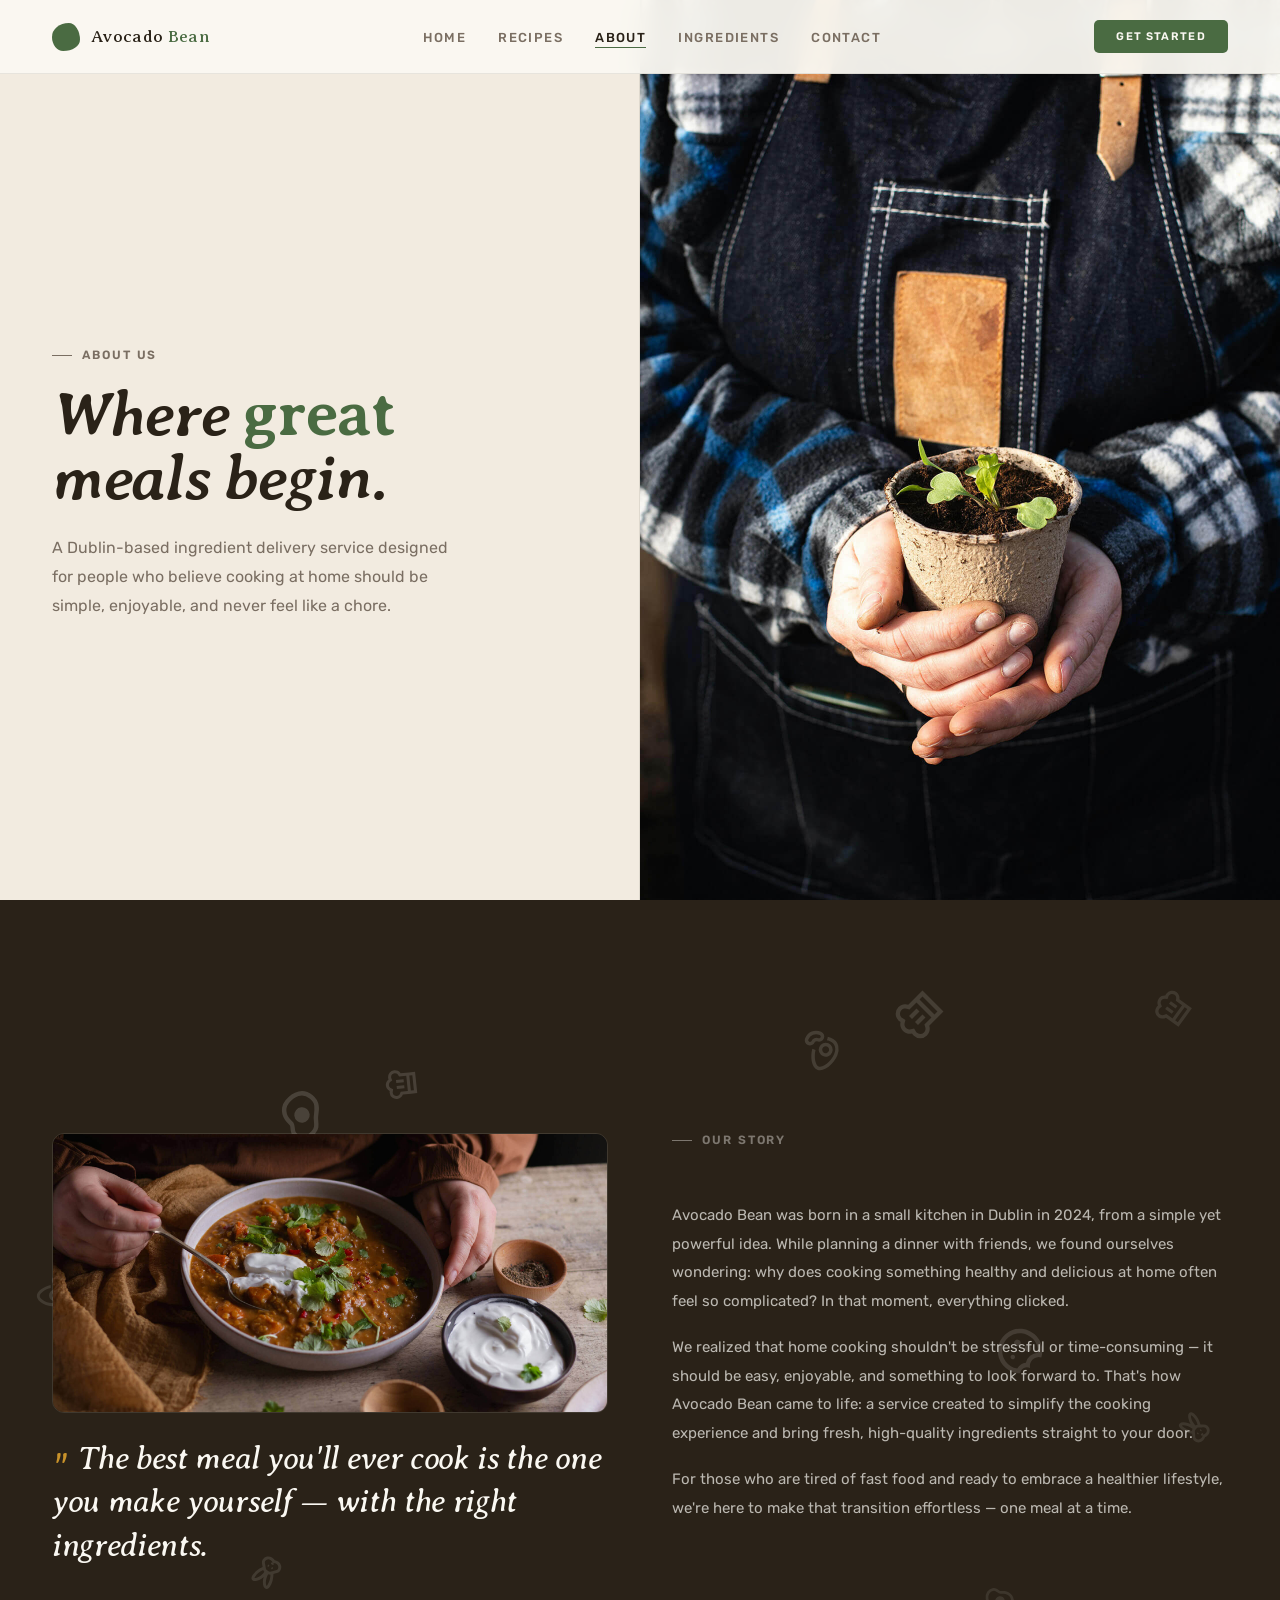
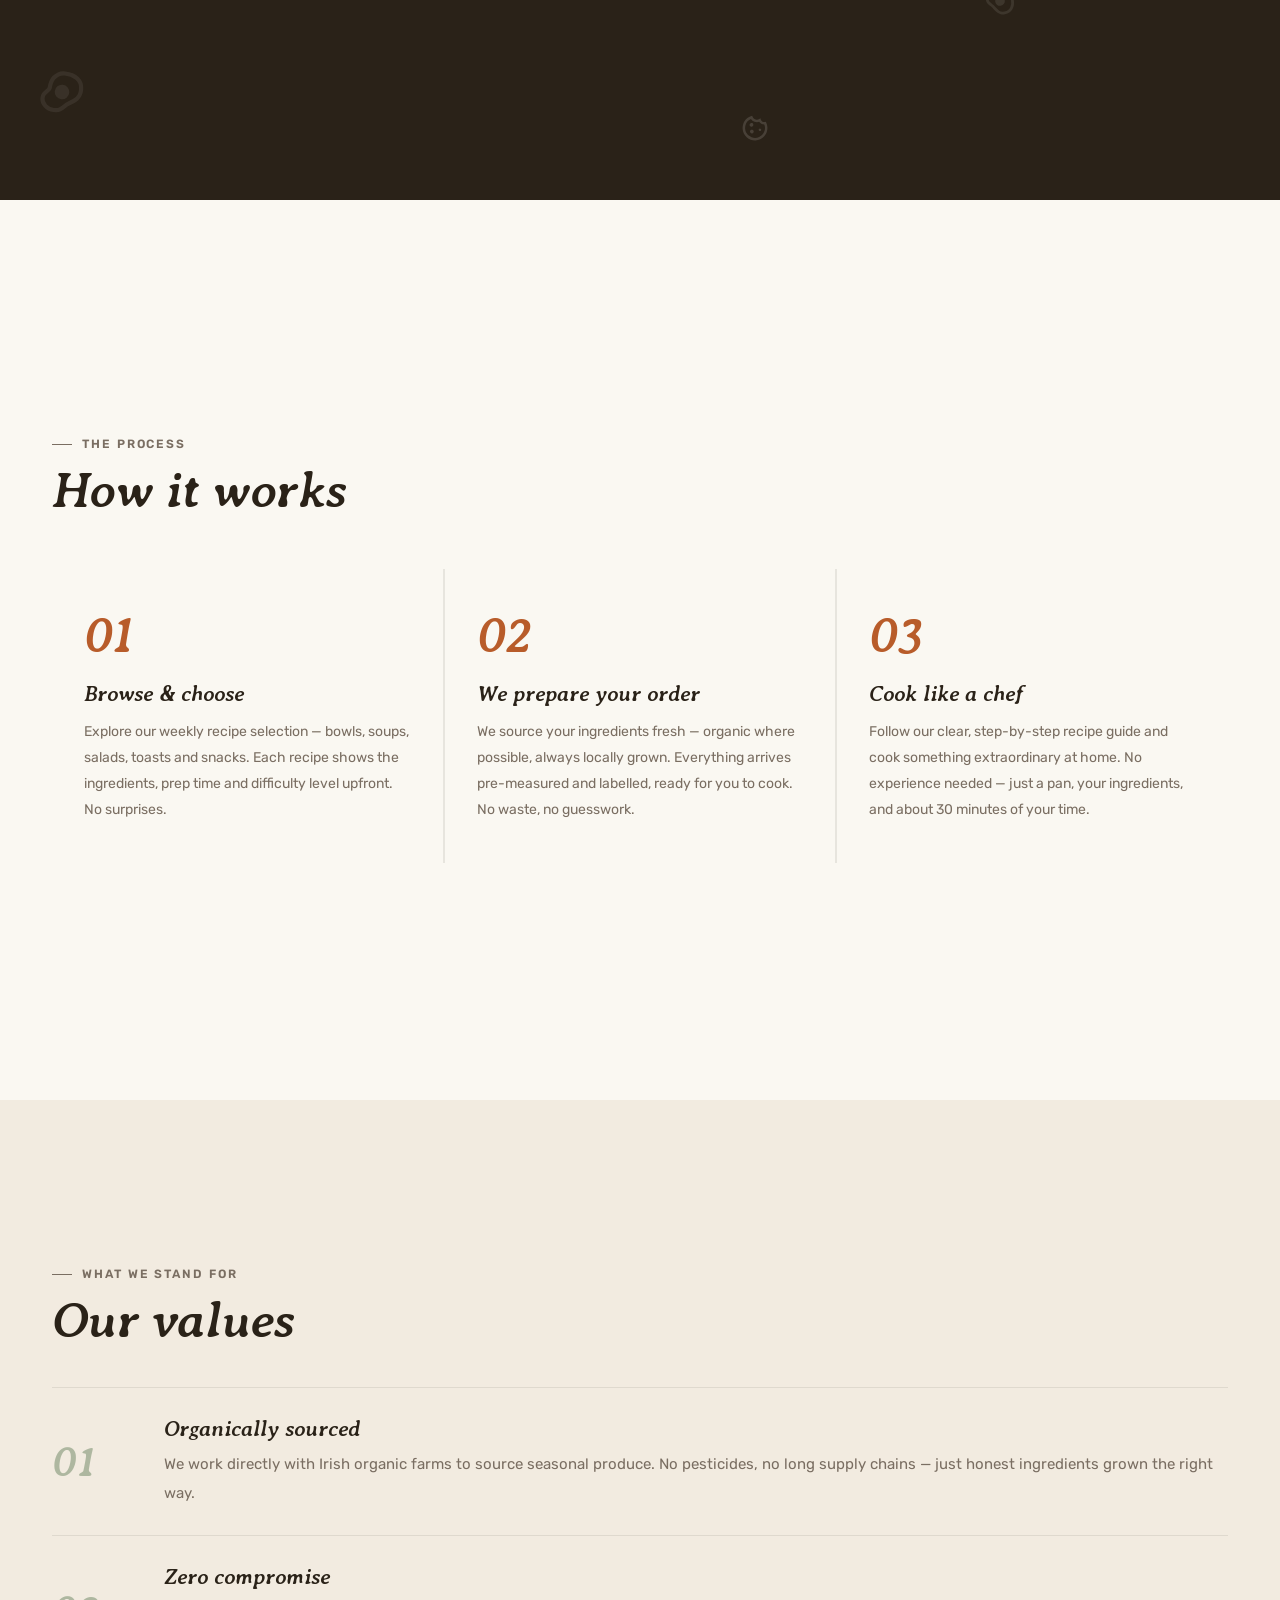
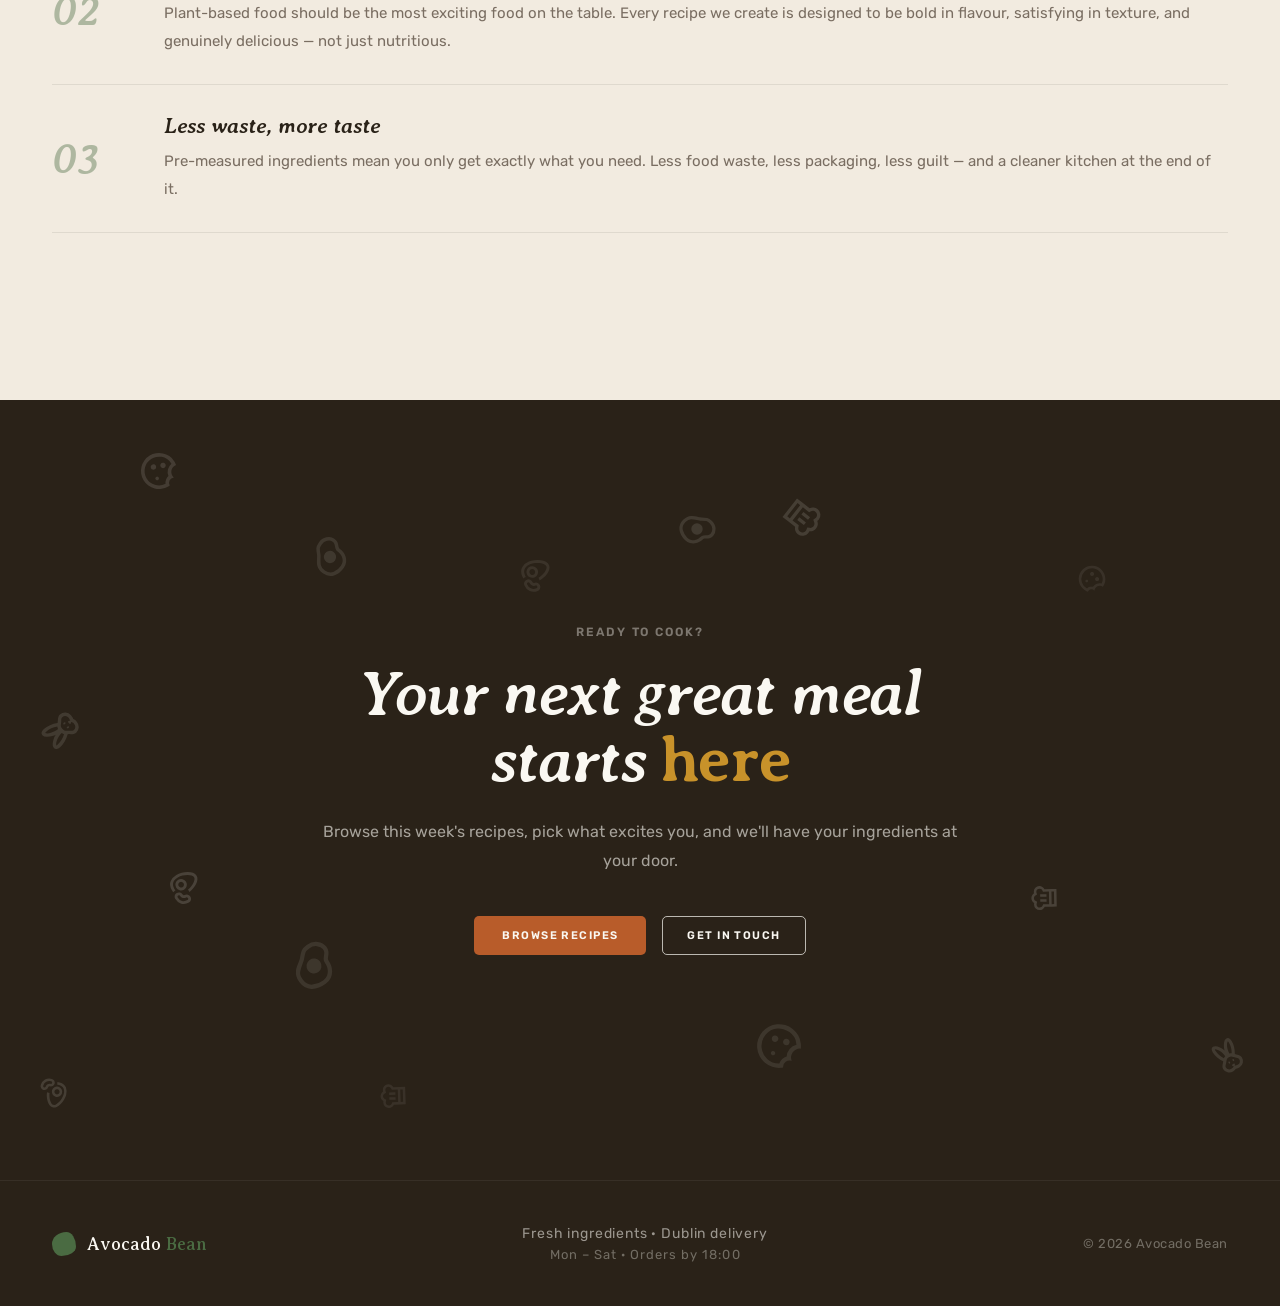
==== commit 30b11cf3: "fix: streamline navigation links by removing button elements for a cleaner layout" ====
--- a/pages/about.html
+++ b/pages/about.html
@@ -43,9 +43,7 @@
             <li><a href="ingredients.html">Ingredients</a></li>
             <li><a href="contact.html">Contact</a></li>
         </ul>
-        <a href="contact.html" class="nav-cta-wrapper">
-            <button class="nav-cta-button">Get Started</button>
-        </a>
+        <a href="contact.html" class="nav-cta-wrapper nav-cta-button">Get Started</a>
         <button class="nav-hamburger" id="nav-hamburger" aria-label="Toggle navigation" aria-expanded="false">
             <span></span>
             <span></span>
@@ -206,12 +204,8 @@
                 and we'll have your ingredients at your door.
             </p>
             <div class="about-cta-buttons reveal reveal-delay-3">
-                <a href="recipes.html">
-                    <button class="main-button">Browse recipes</button>
-                </a>
-                <a href="contact.html">
-                    <button class="outline-button">Get in touch</button>
-                </a>
+                <a href="recipes.html" class="main-button">Browse recipes</a>
+                <a href="contact.html" class="outline-button">Get in touch</a>
             </div>
         </div>
     </section>
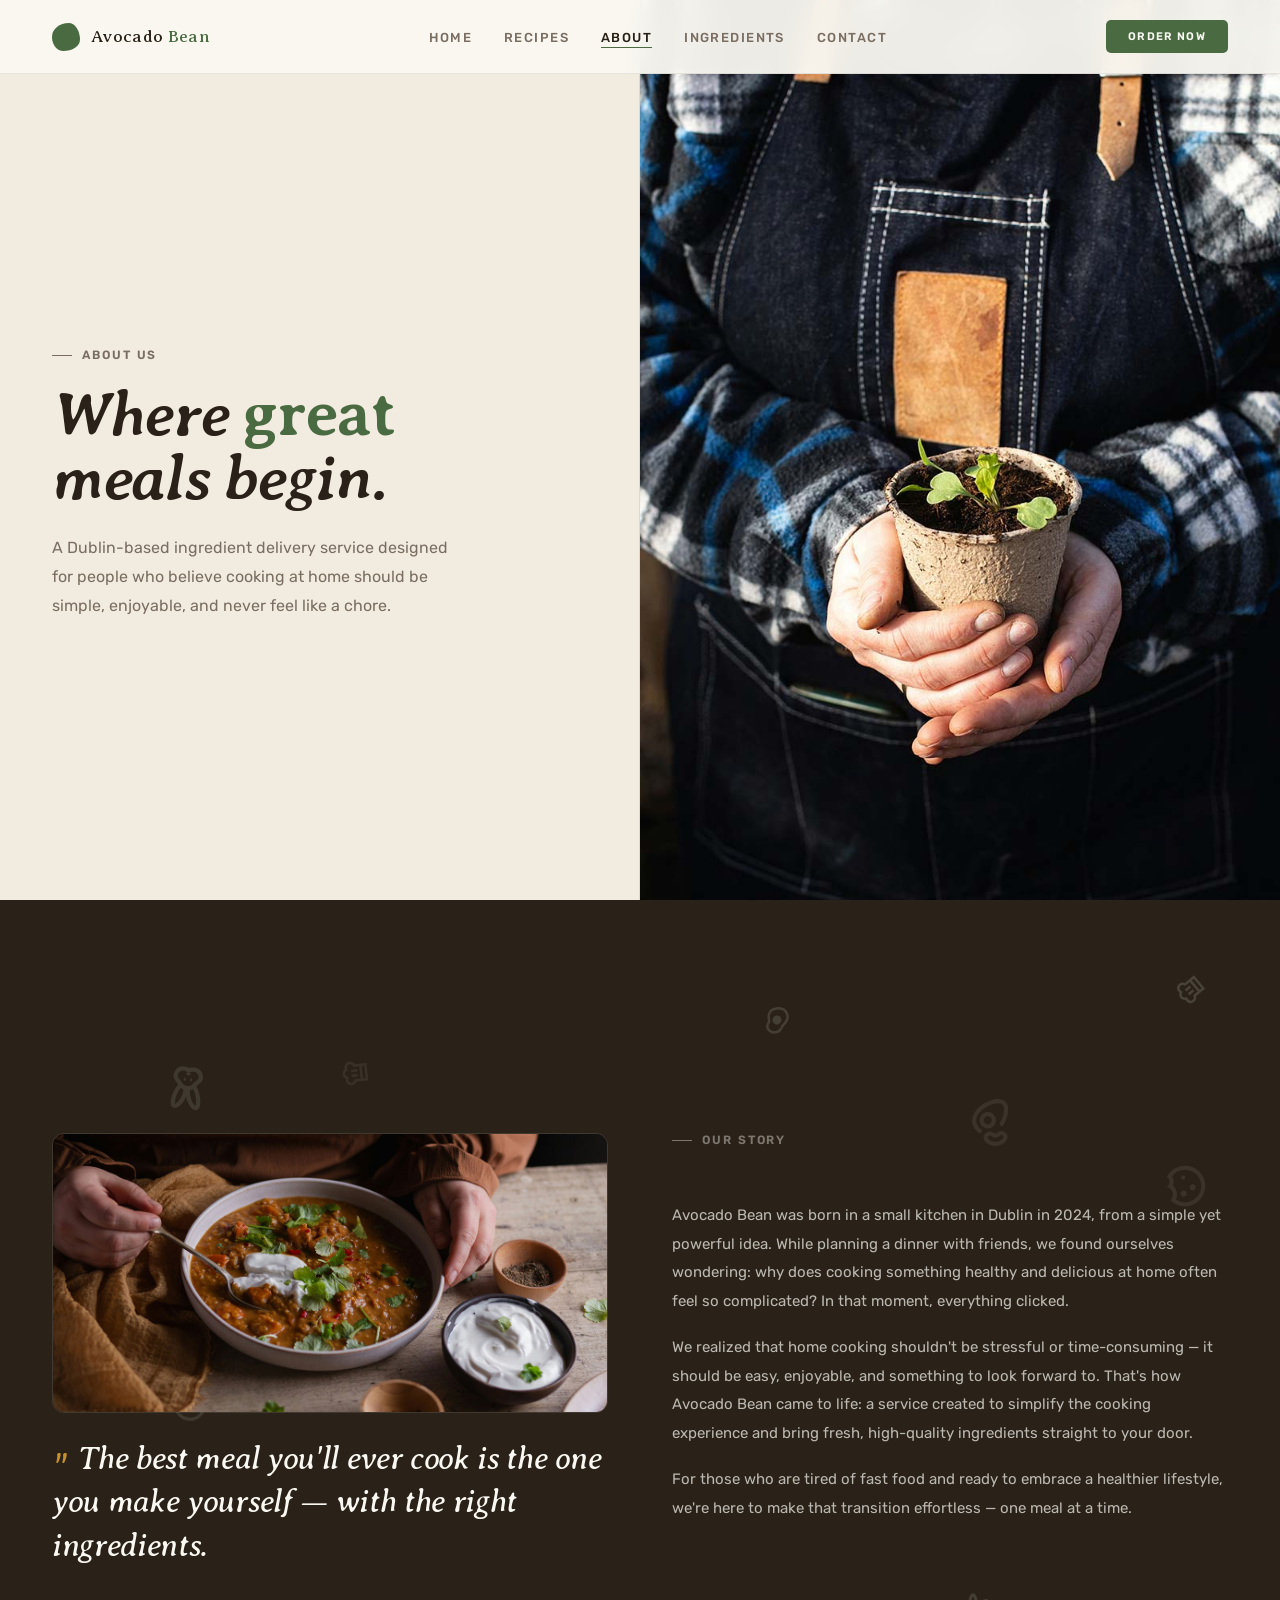
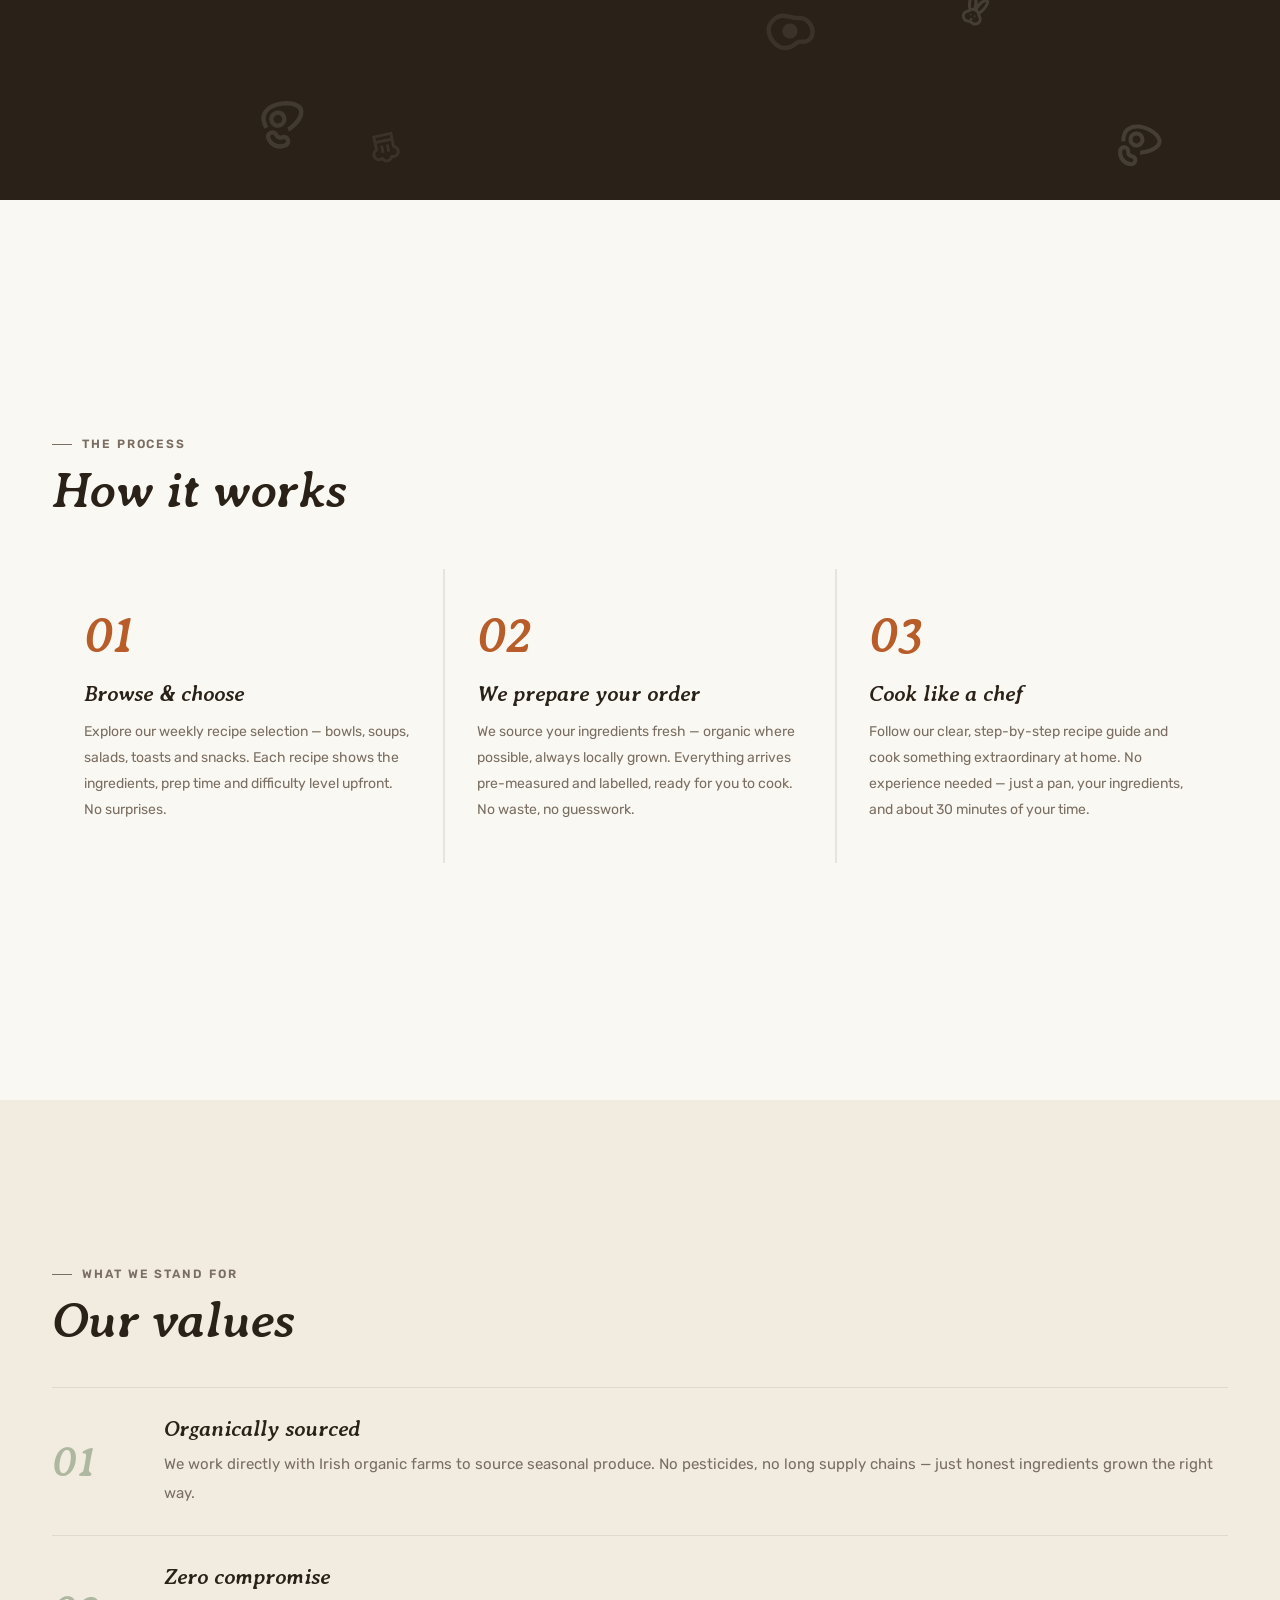
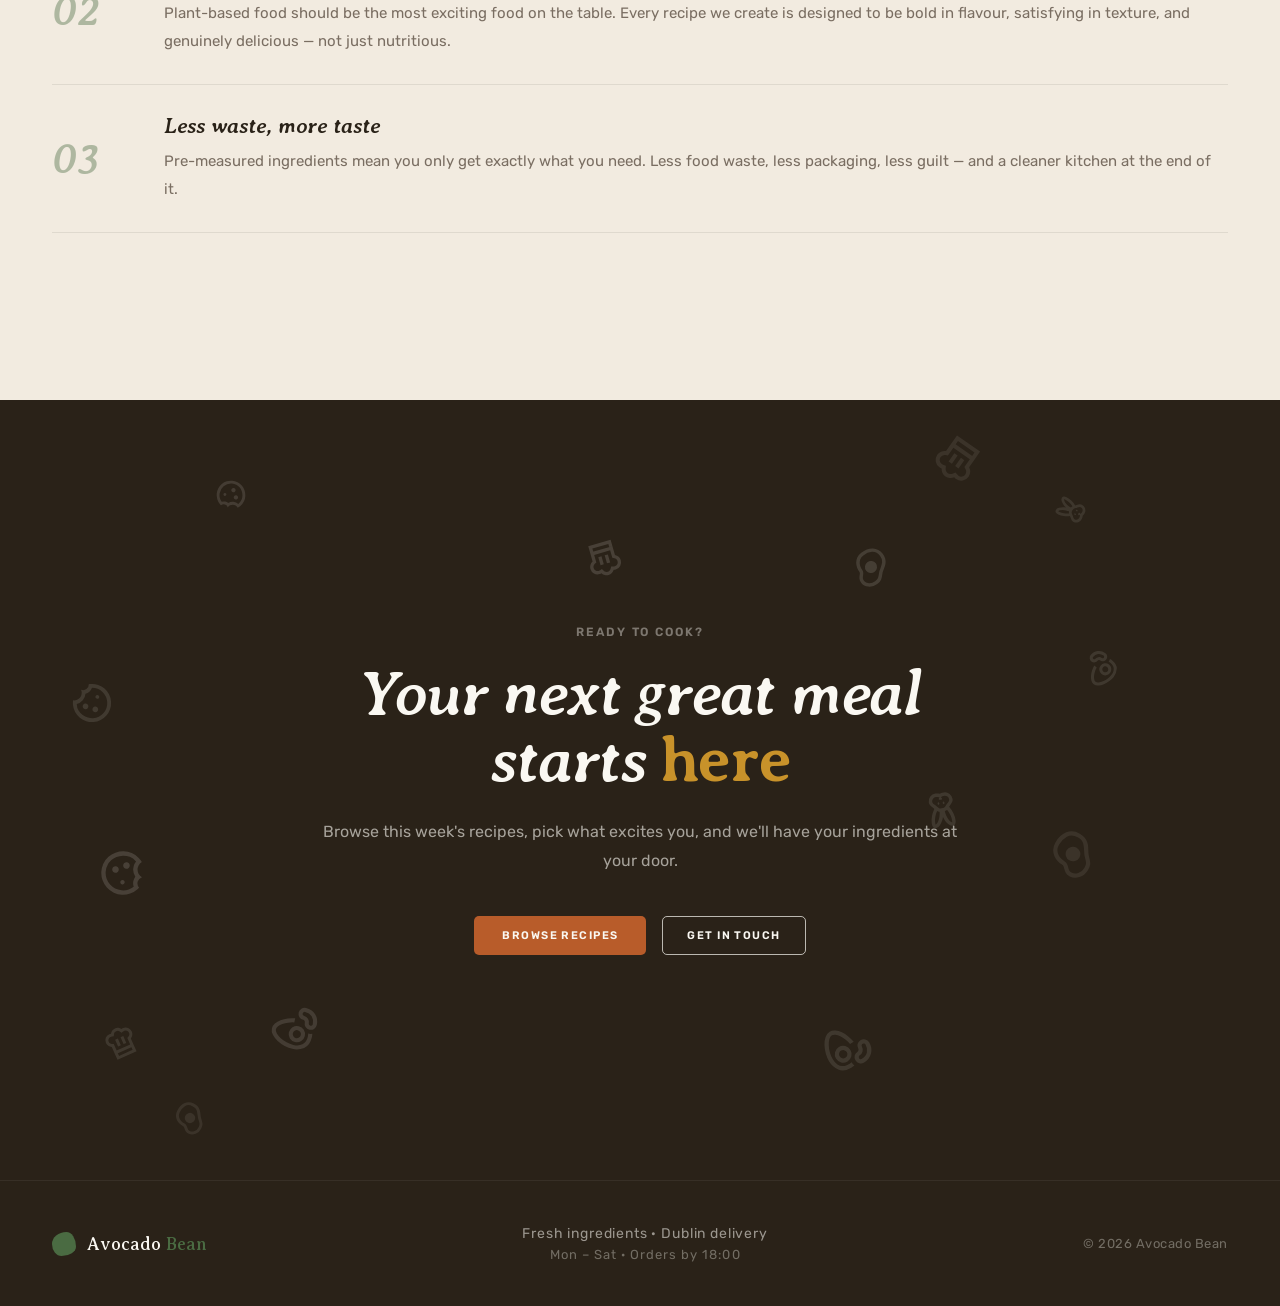
==== commit 691a5c5e: "feat: update navigation and add order page" ====
--- a/pages/about.html
+++ b/pages/about.html
@@ -43,7 +43,7 @@
             <li><a href="ingredients.html">Ingredients</a></li>
             <li><a href="contact.html">Contact</a></li>
         </ul>
-        <a href="contact.html" class="nav-cta-wrapper nav-cta-button">Get Started</a>
+        <a href="order.html" class="nav-cta-wrapper nav-cta-button">Order Now</a>
         <button class="nav-hamburger" id="nav-hamburger" aria-label="Toggle navigation" aria-expanded="false">
             <span></span>
             <span></span>
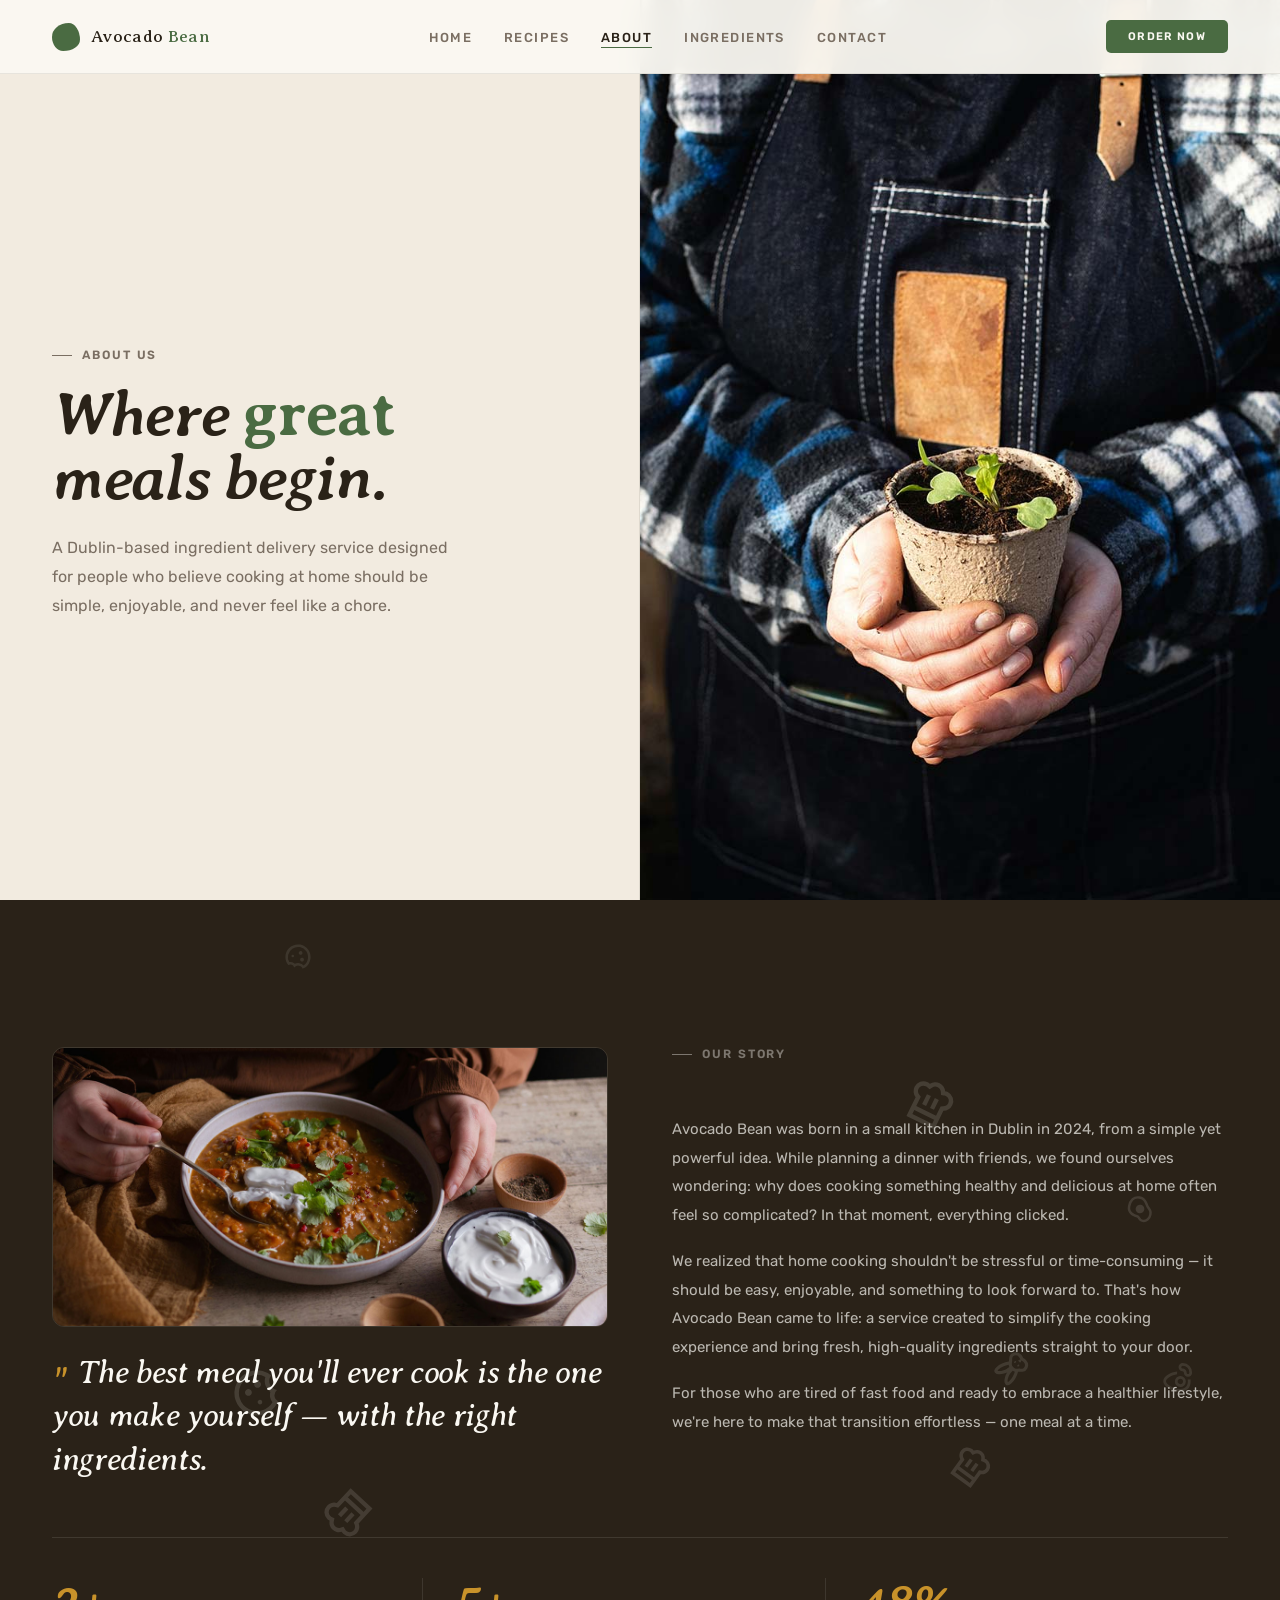
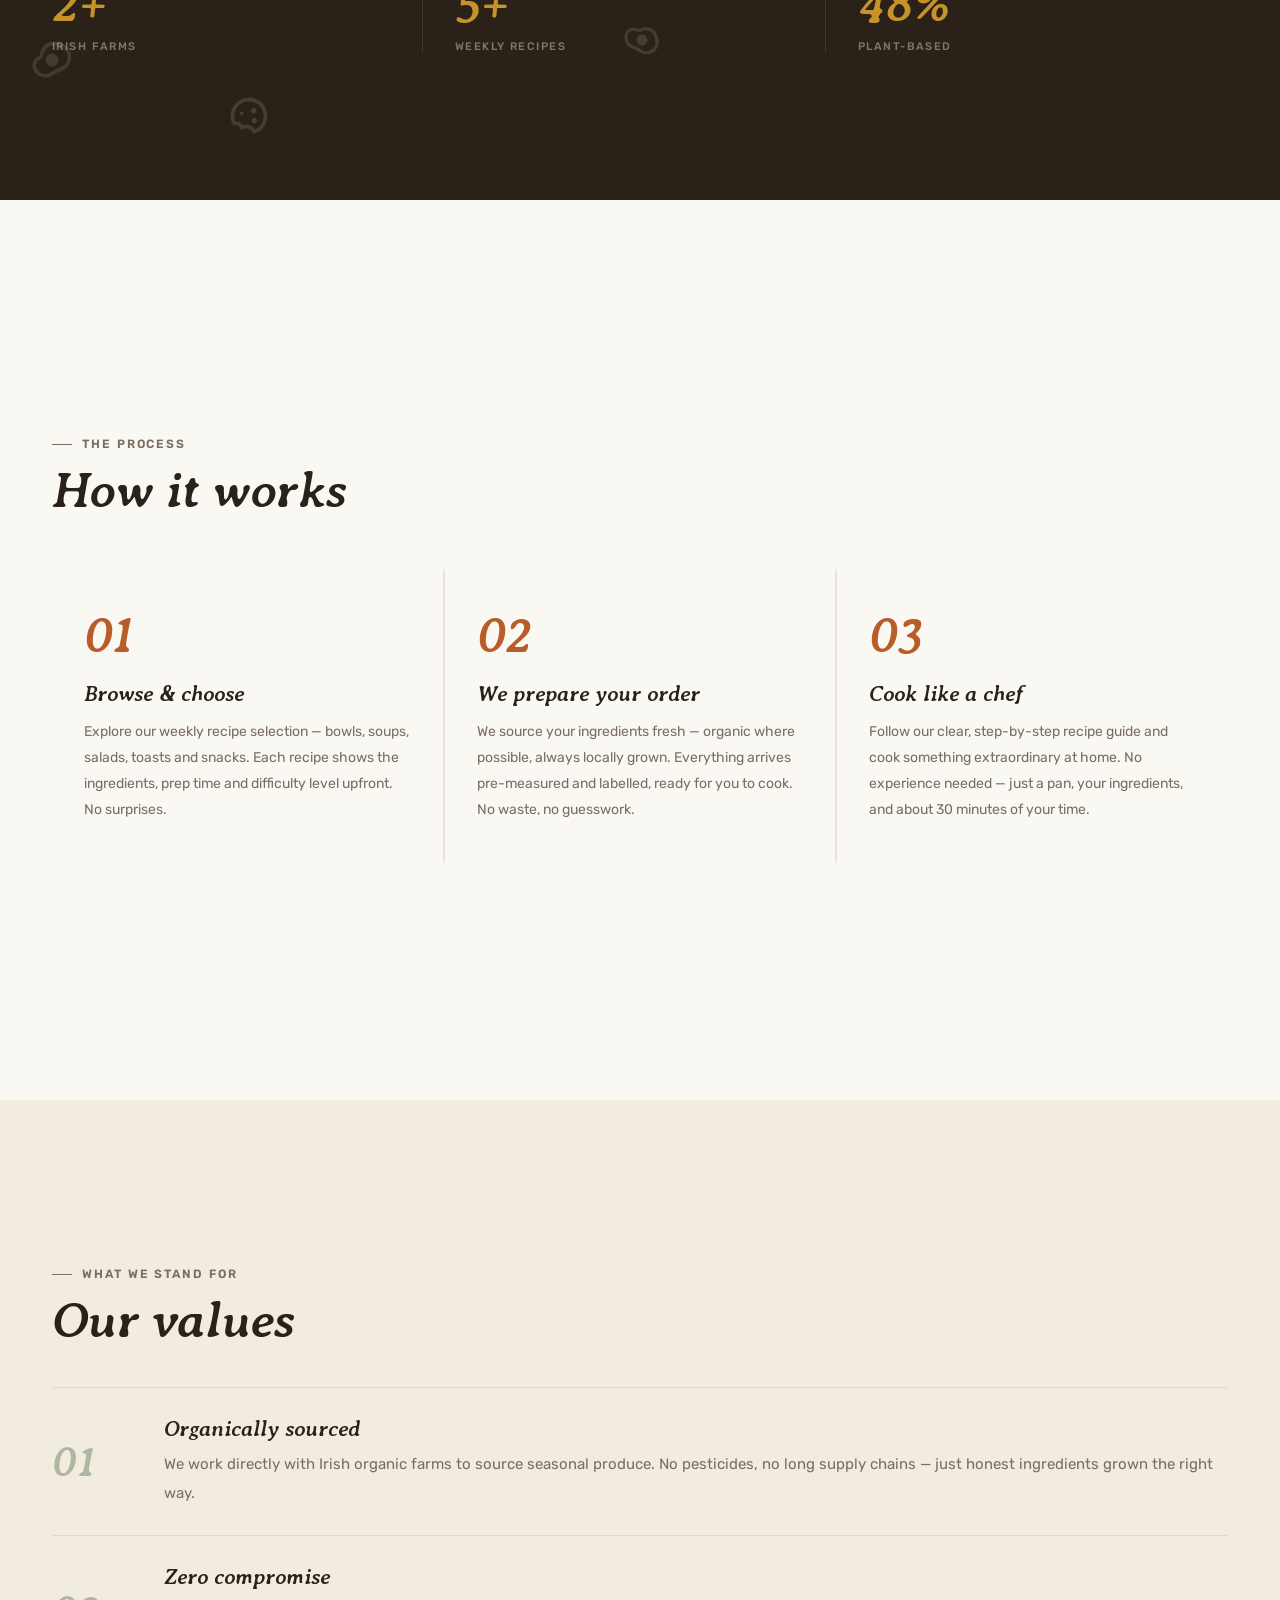
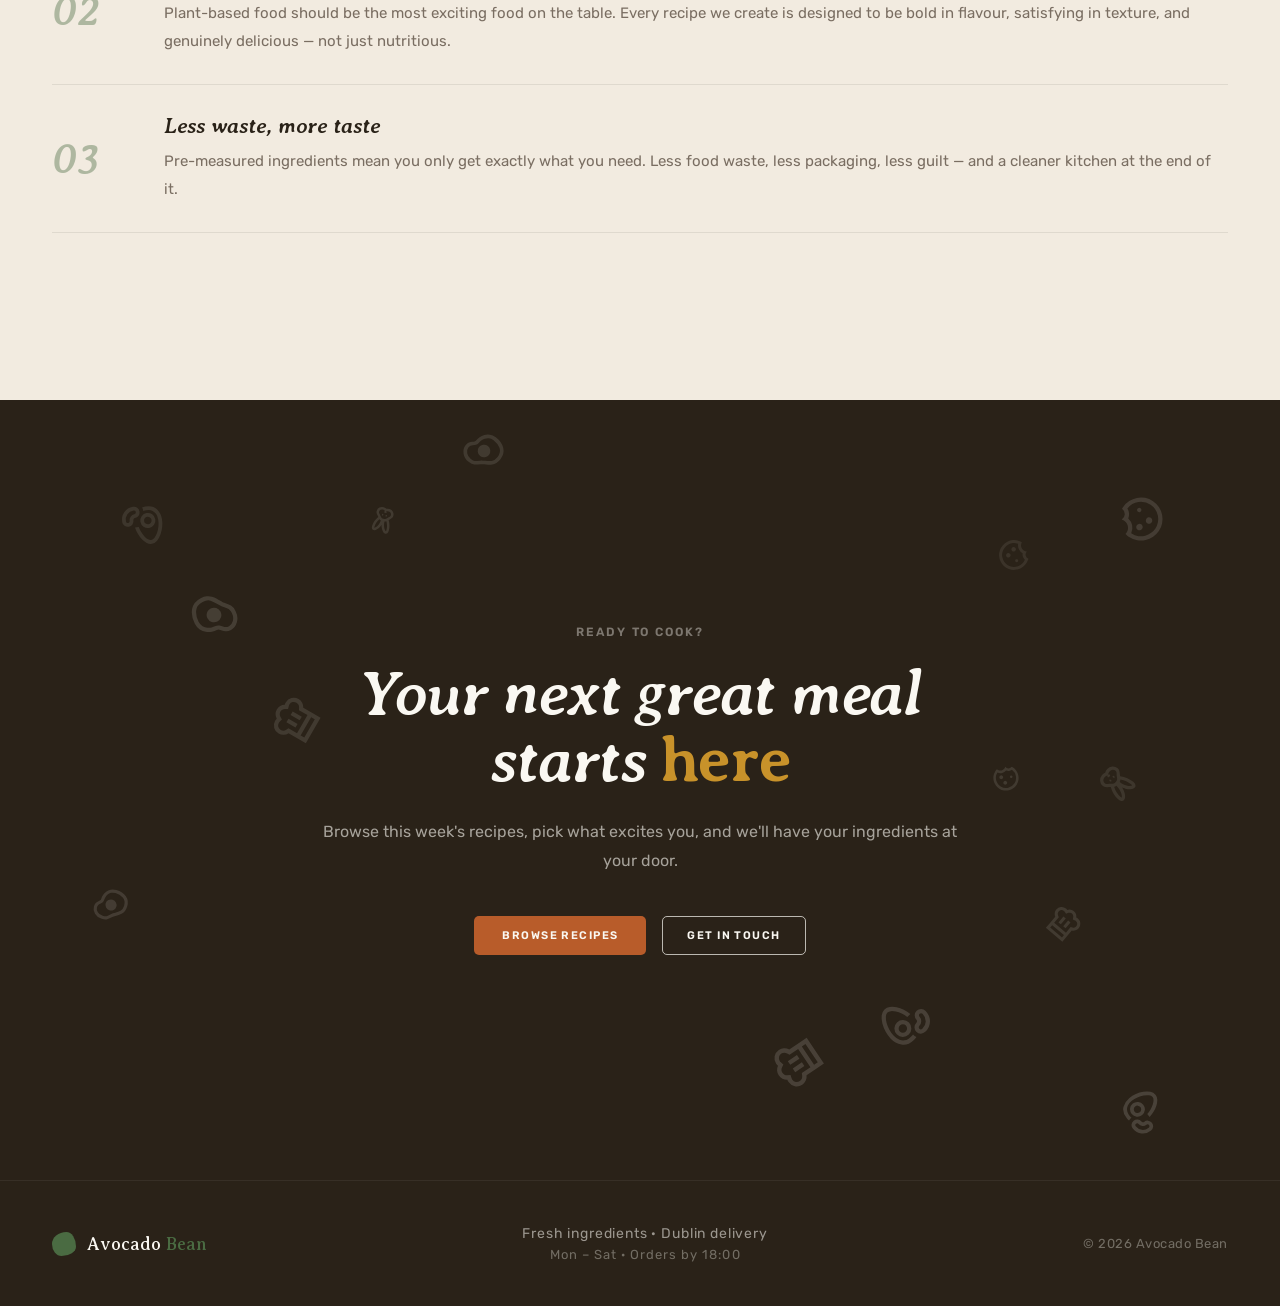
==== commit 559aafa9: "feat: add animated story stats section with jQuery functionality" ====
--- a/pages/about.html
+++ b/pages/about.html
@@ -101,6 +101,22 @@
                     </p>
                 </div>
             </div>
+
+            <!-- Stats row — animated by jQuery on scroll -->
+            <div class="story-stats-row">
+                <div class="story-stat">
+                    <div class="story-stat-number" data-target="6" data-suffix="+">0+</div>
+                    <div class="story-stat-label">Irish farms</div>
+                </div>
+                <div class="story-stat">
+                    <div class="story-stat-number" data-target="12" data-suffix="+">0+</div>
+                    <div class="story-stat-label">Weekly recipes</div>
+                </div>
+                <div class="story-stat">
+                    <div class="story-stat-number" data-target="100" data-suffix="%">0%</div>
+                    <div class="story-stat-label">Plant-based</div>
+                </div>
+            </div>
         </div>
     </section>
 
@@ -226,6 +242,7 @@
         </div>
     </footer>
 
+    <script src="https://cdn.jsdelivr.net/npm/jquery@3.7.1/dist/jquery.min.js"></script>
     <script src="../js/main.js"></script>
 
 </body>
--- a/css/about.css
+++ b/css/about.css
@@ -368,6 +368,45 @@
 }
 
 /* =============================================================
+   STORY STATS ROW — animated by jQuery
+   ============================================================= */
+.story-stats-row {
+  display: flex;
+  gap: 0;
+  border-top: 1px solid rgba(250, 248, 242, 0.1);
+  margin-top: 56px;
+  padding-top: 40px;
+}
+
+.story-stat {
+  flex: 1;
+  padding-right: 32px;
+}
+
+.story-stat:not(:first-child) {
+  padding-left: 32px;
+  border-left: 1px solid rgba(250, 248, 242, 0.1);
+}
+
+.story-stat-number {
+  font-family: 'Averia Serif Libre', serif;
+  font-style: italic;
+  font-size: 52px;
+  font-weight: 700;
+  color: var(--yellow);
+  line-height: 1;
+  margin-bottom: 10px;
+}
+
+.story-stat-label {
+  font-size: 11px;
+  letter-spacing: 0.13em;
+  text-transform: uppercase;
+  color: rgba(250, 248, 242, 0.4);
+  font-weight: 500;
+}
+
+/* =============================================================
    RESPONSIVE — MOBILE
    ============================================================= */
 @media (max-width: 900px) {
@@ -396,6 +435,29 @@
     gap: 32px;
   }
 
+  .story-stats-row {
+    flex-direction: column;
+    gap: 0;
+    margin-top: 40px;
+    padding-top: 32px;
+  }
+
+  .story-stat {
+    padding-right: 0;
+    padding-top: 24px;
+    padding-bottom: 24px;
+    border-bottom: 1px solid rgba(250, 248, 242, 0.1);
+  }
+
+  .story-stat:first-child {
+    padding-top: 0;
+  }
+
+  .story-stat:not(:first-child) {
+    padding-left: 0;
+    border-left: none;
+  }
+
   .process-section {
     padding: 56px 24px;
     min-height: auto;
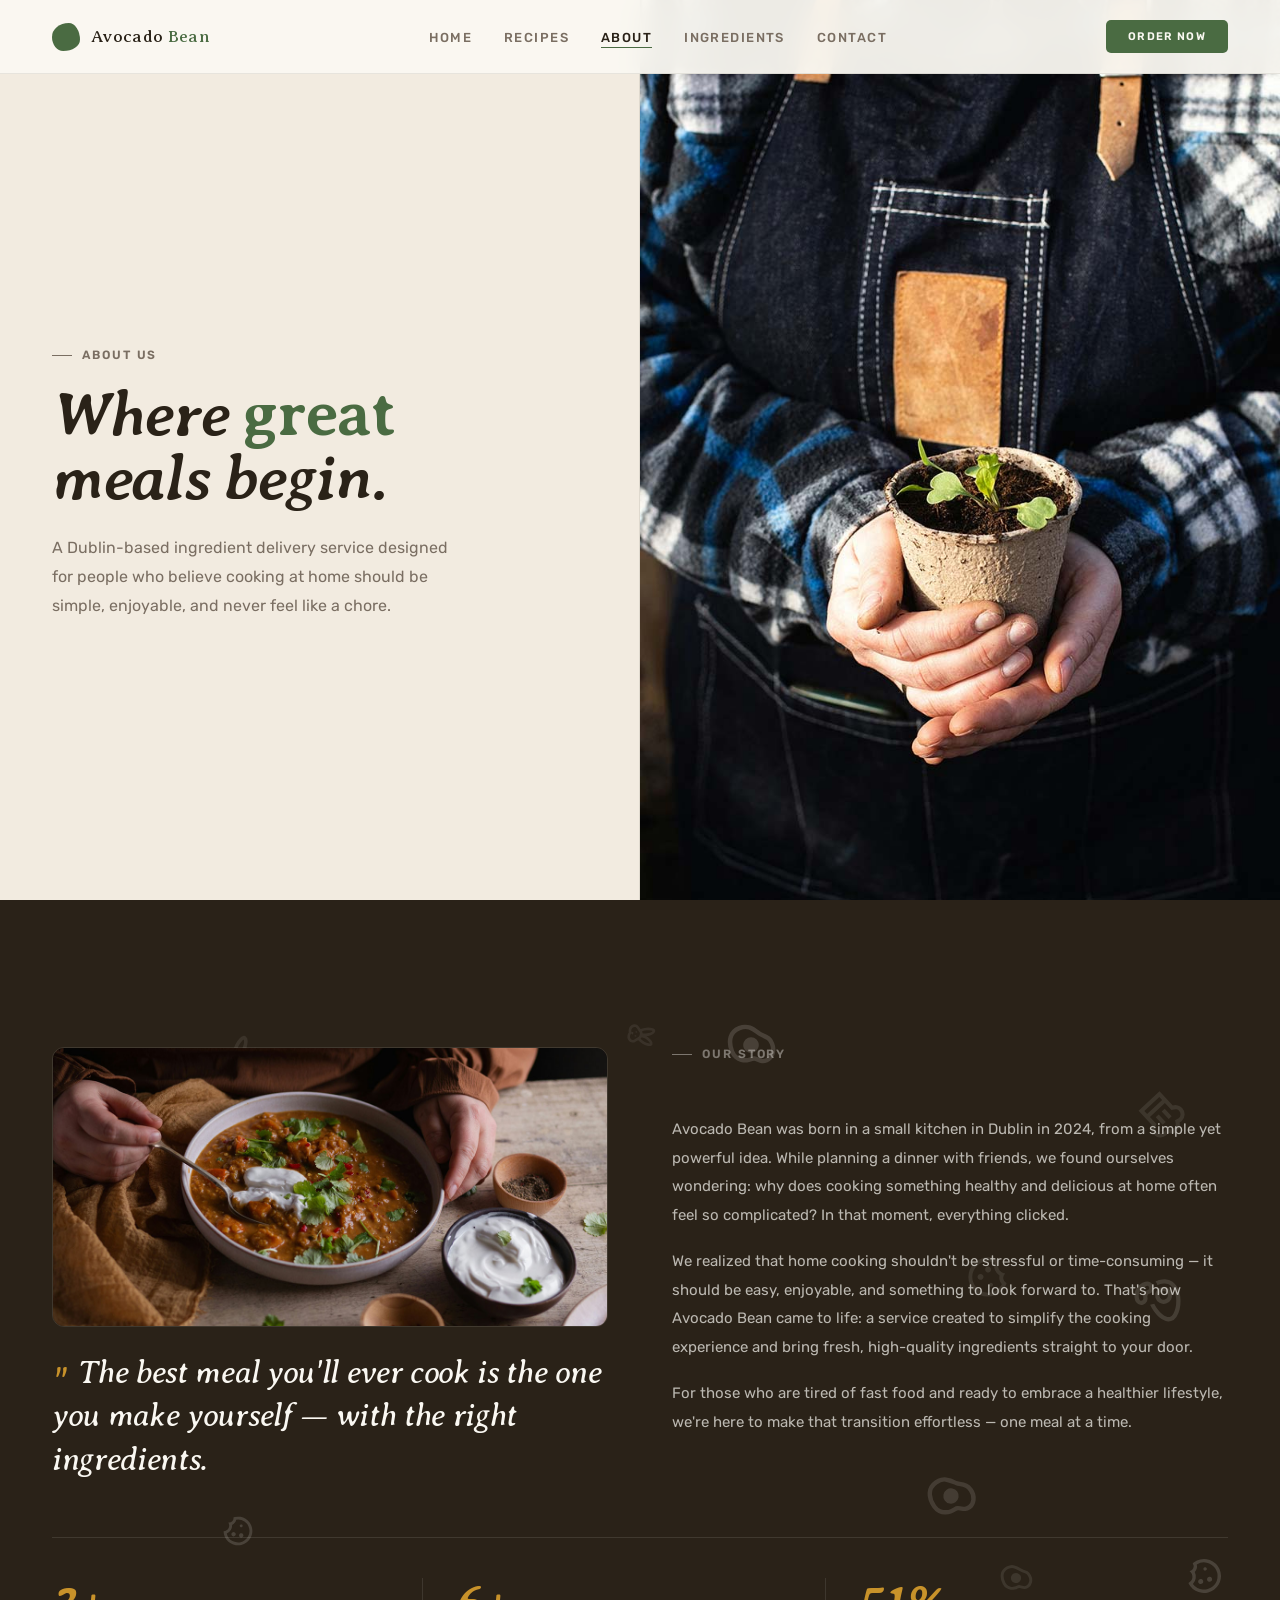
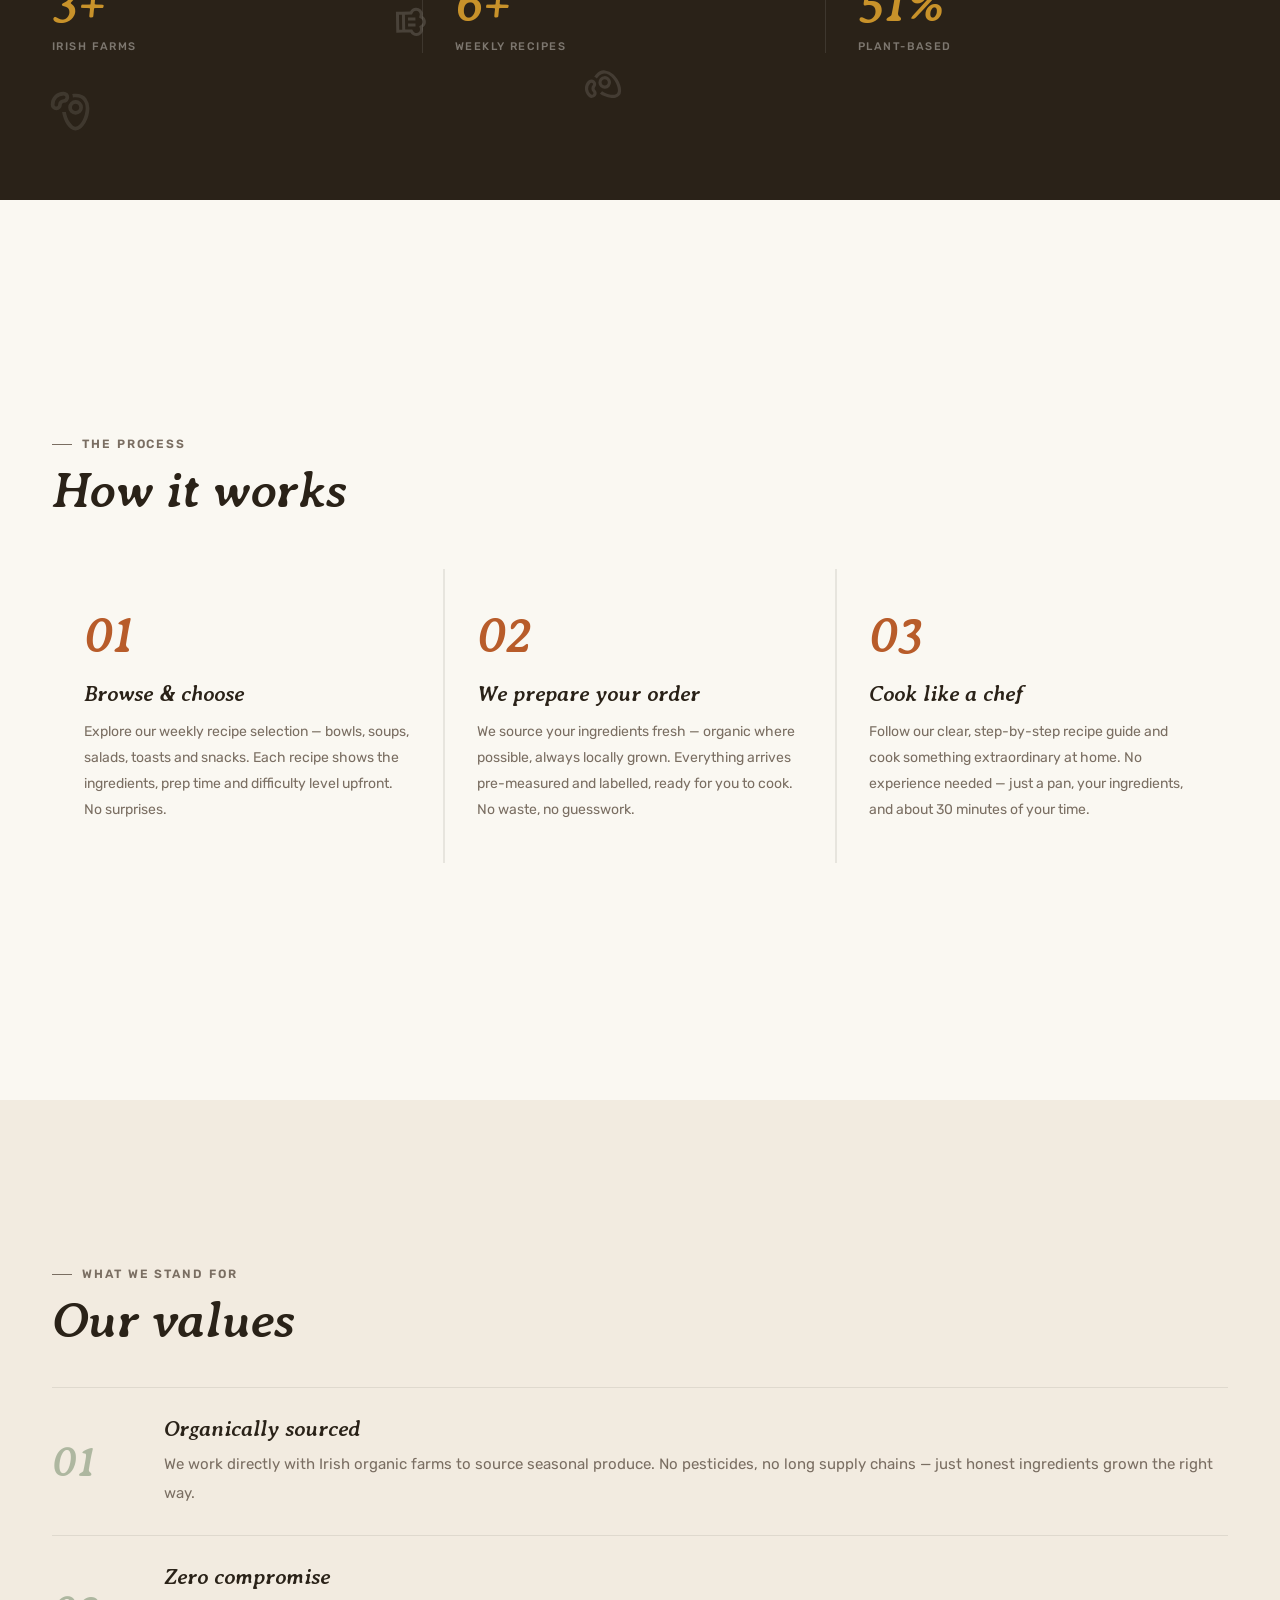
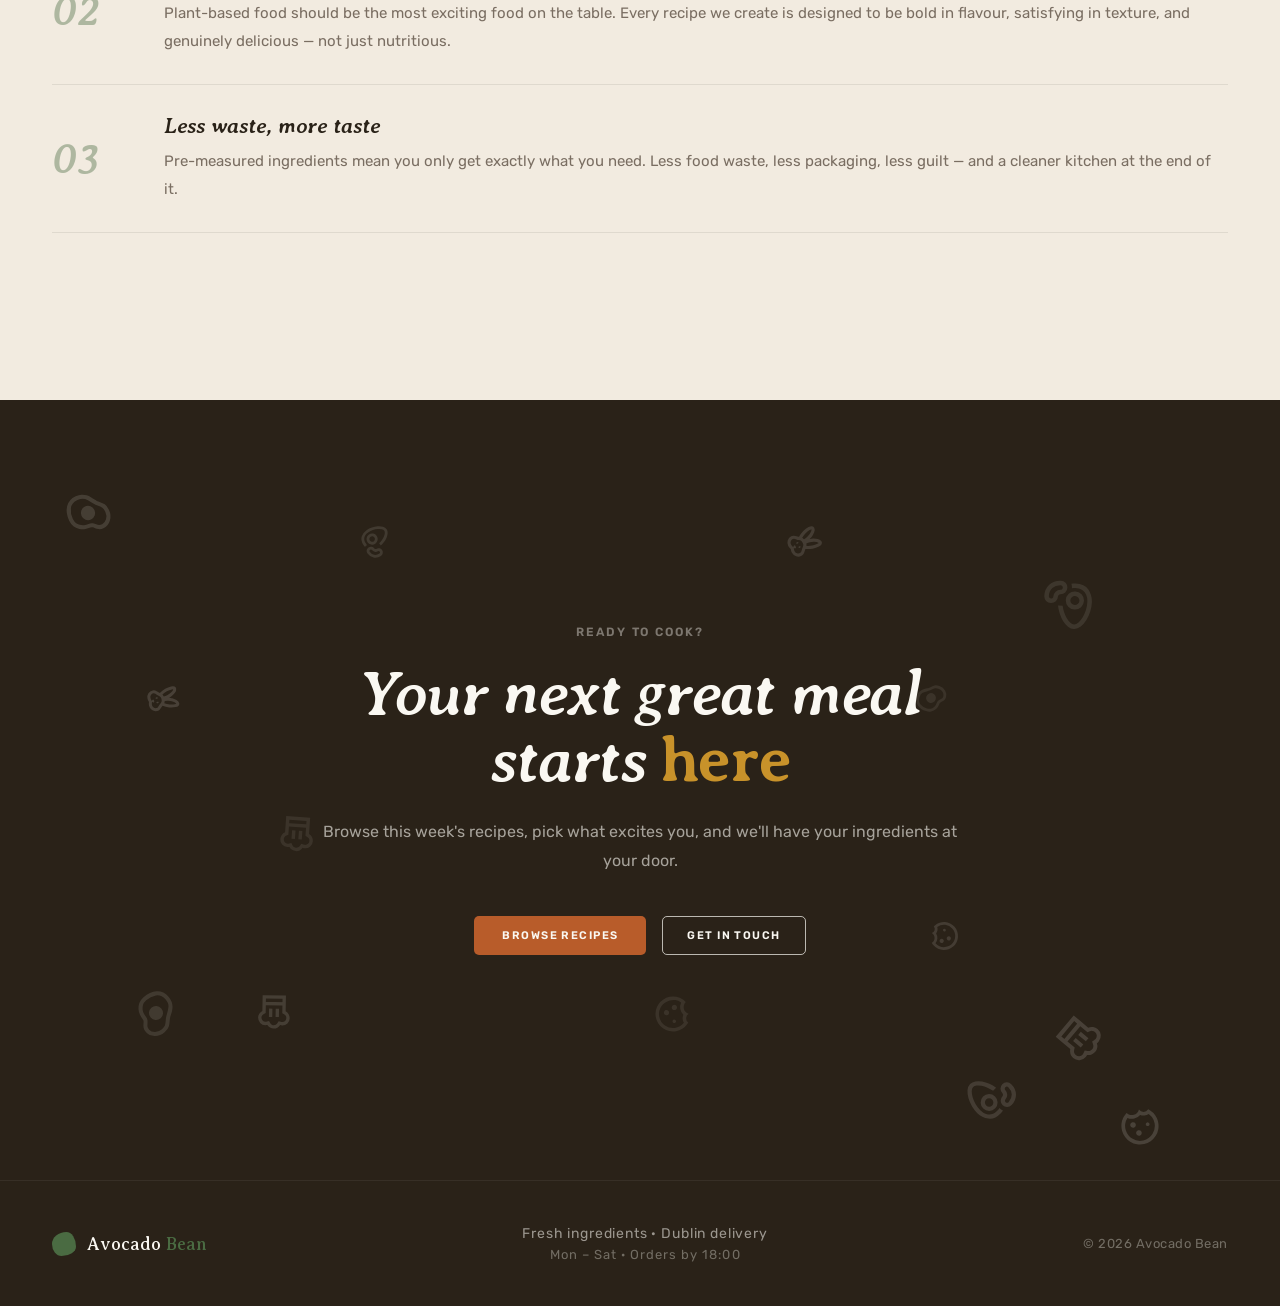
==== commit e7f1d349: "refactor: CSS and HTML structure for improved readability and organization" ====
--- a/pages/about.html
+++ b/pages/about.html
@@ -30,7 +30,8 @@
 
 <body class="about-page">
 
-    <!-- NAVIGATION BAR -->
+    <!-- --- Navigation bar ---
+         Fixed top nav, shrinks on scroll, hamburger on mobile. -->
     <nav class="top-nav" id="main-nav">
         <a href="../index.html" class="site-logo" aria-label="Avocado Bean — go to homepage">
             <div class="logo-icon" aria-hidden="true"></div>
@@ -52,7 +53,8 @@
     </nav>
 
 
-    <!-- SECTION 1 — HERO -->
+    <!-- --- Hero section ---
+         Two-column layout with heading and photo. -->
     <section class="about-hero" aria-label="About us">
         <div class="about-hero-content">
             <p class="about-hero-label reveal">About us</p>
@@ -68,7 +70,8 @@
     </section>
 
 
-    <!-- SECTION 2 — OUR STORY -->
+    <!-- --- Our story section ---
+         Dark section with quote, paragraphs and jQuery stat counters. -->
     <section class="story-section" aria-label="Our story">
         <div class="story-wrapper">
             <div class="story-inner">
@@ -102,7 +105,7 @@
                 </div>
             </div>
 
-            <!-- Stats row — animated by jQuery on scroll -->
+            <!-- Stats row animated by jQuery on scroll -->
             <div class="story-stats-row">
                 <div class="story-stat">
                     <div class="story-stat-number" data-target="6" data-suffix="+">0+</div>
@@ -121,7 +124,8 @@
     </section>
 
 
-    <!-- SECTION 3 — HOW IT WORKS -->
+    <!-- --- How it works section ---
+         Three-step process explaining the service. -->
     <section class="process-section" aria-label="How it works">
         <div class="process-inner">
             <div class="process-header reveal">
@@ -161,7 +165,8 @@
     </section>
 
 
-    <!-- SECTION 4 — VALUES -->
+    <!-- --- Values section ---
+         Numbered list of brand values. -->
     <section class="values-section" aria-label="Our values">
         <div class="values-inner">
             <div class="values-header reveal">
@@ -207,7 +212,8 @@
     </section>
 
 
-    <!-- SECTION 5 — CTA -->
+    <!-- --- CTA section ---
+         Dark closing section with links to recipes and contact. -->
     <section class="about-cta-section" aria-label="Get started">
         <div class="about-cta-inner">
             <p class="about-cta-label reveal">Ready to cook?</p>
@@ -227,7 +233,7 @@
     </section>
 
 
-    <!-- FOOTER -->
+    <!-- --- Footer --- -->
     <footer class="site-footer">
         <div class="footer-logo-wrap">
             <div class="footer-logo-icon" aria-hidden="true"></div>
--- a/css/style.css
+++ b/css/style.css
@@ -1,20 +1,12 @@
-/* =============================================================
-   AVOCADO BEAN — style.css
-   Global styles shared across ALL pages.
-   Includes: fonts, variables, reset, nav, footer, buttons,
-   pills, reveal animations, and shared responsive rules.
-   ============================================================= */
-
-/* =============================================================
-   FONTS
-   - Averia Serif Libre: headings and titles
-   - Rubik: body text, nav links, buttons
-   ============================================================= */
-
-
-/* =============================================================
-   COLOUR PALETTE
-   ============================================================= */
+/* --- style.css ---
+   Global styles shared across all pages. */
+
+/* --- Fonts ---
+   Averia Serif Libre for headings, Rubik for body text. */
+
+
+/* --- Colour palette ---
+   CSS custom properties used across the whole site. */
 :root {
   --orange: #b85c2a;
   --green: #4a6b42;
@@ -28,9 +20,8 @@
   --card-shadow: 0 20px 60px rgba(42, 34, 24, 0.10);
 }
 
-/* =============================================================
-   RESET
-   ============================================================= */
+/* --- Reset ---
+   Box-sizing, margin/padding zeroed, base body styles. */
 *,
 *::before,
 *::after {
@@ -68,9 +59,8 @@
   font-family: 'Rubik', sans-serif;
 }
 
-/* =============================================================
-   PAGE SCROLLER — used by index.html scroll-snap layout
-   ============================================================= */
+/* --- Page scroller ---
+   Scroll container used on the homepage. */
 .page-scroller {
   overflow-y: auto;
   scroll-behavior: smooth;
@@ -84,9 +74,8 @@
 }
 
 
-/* =============================================================
-   NAVIGATION BAR
-   ============================================================= */
+/* --- Navigation bar ---
+   Fixed top nav with shrink-on-scroll and mobile hamburger. */
 .nav-hamburger {
   display: none;
 }
@@ -203,9 +192,8 @@
   transform: translateY(-1px);
 }
 
-/* =============================================================
-   SHARED SECTION HEADING STYLES
-   ============================================================= */
+/* --- Section headings ---
+   Shared label and heading styles used across all pages. */
 .section-label {
   font-size: 12px;
   letter-spacing: 0.16em;
@@ -236,9 +224,8 @@
   letter-spacing: -0.01em;
 }
 
-/* =============================================================
-   CATEGORY PILLS / BADGES
-   ============================================================= */
+/* --- Category pills ---
+   Coloured pill badges used on recipe cards and modals. */
 .category-pill {
   display: inline-block;
   font-size: 11px;
@@ -270,9 +257,8 @@
   background: var(--dark);
 }
 
-/* =============================================================
-   BUTTONS
-   ============================================================= */
+/* --- Buttons ---
+   Main filled button and outline button variants. */
 .main-button {
   padding: 13px 28px;
   background: var(--orange);
@@ -311,9 +297,8 @@
   border-color: var(--white);
 }
 
-/* =============================================================
-   FOOTER
-   ============================================================= */
+/* --- Footer ---
+   Dark footer with logo, address and copyright. */
 .site-footer {
   background: var(--dark);
   color: var(--white);
@@ -377,9 +362,8 @@
 }
 
 
-/* =============================================================
-   REVEAL ANIMATIONS
-   ============================================================= */
+/* --- Reveal animations ---
+   Elements fade and slide up when they enter the viewport. */
 .reveal {
   opacity: 0;
   transform: translateY(30px);
@@ -408,9 +392,8 @@
   transition-delay: 0.4s;
 }
 
-/* =============================================================
-   RESPONSIVE — MOBILE (shared rules)
-   ============================================================= */
+/* --- Responsive (shared) ---
+   Mobile overrides for nav and footer, applied on all pages. */
 @media (max-width: 900px) {
 
   .top-nav {
--- a/css/about.css
+++ b/css/about.css
@@ -1,12 +1,8 @@
-/* =============================================================
-   AVOCADO BEAN — about.css
-   Styles specific to about.html only.
-   Requires: css/style.css
-   ============================================================= */
-
-/* =============================================================
-   HERO SECTION
-   ============================================================= */
+/* --- about.css ---
+   Styles specific to about.html only. */
+
+/* --- Hero section ---
+   Two-column hero with heading and photo. */
 .about-hero {
   display: grid;
   grid-template-columns: 1fr 1fr;
@@ -70,9 +66,8 @@
   background: url('../images/dishes/img-hero-about.jpg') center / cover;
 }
 
-/* =============================================================
-   OUR STORY SECTION
-   ============================================================= */
+/* --- Our story section ---
+   Dark section with quote, text and jQuery stat counters. */
 .story-section {
   background: var(--dark);
   padding: 80px 52px;
@@ -173,9 +168,8 @@
   font-weight: 400;
 }
 
-/* =============================================================
-   HOW IT WORKS SECTION
-   ============================================================= */
+/* --- How it works section ---
+   Three-step process grid explaining the service. */
 .process-section {
   background: var(--white);
   padding: 80px 52px;
@@ -235,9 +229,8 @@
   font-weight: 400;
 }
 
-/* =============================================================
-   VALUES SECTION
-   ============================================================= */
+/* --- Values section ---
+   Numbered list of brand values on a cream background. */
 .values-section {
   background: var(--cream);
   padding: 80px 52px;
@@ -302,9 +295,8 @@
   font-weight: 400;
 }
 
-/* =============================================================
-   CTA FINAL SECTION
-   ============================================================= */
+/* --- CTA section ---
+   Dark closing section with links to recipes and contact. */
 .about-cta-section {
   background: var(--dark);
   padding: 80px 52px;
@@ -367,9 +359,8 @@
   align-items: center;
 }
 
-/* =============================================================
-   STORY STATS ROW — animated by jQuery
-   ============================================================= */
+/* --- Story stats row ---
+   Three stats animated by jQuery when scrolled into view. */
 .story-stats-row {
   display: flex;
   gap: 0;
@@ -406,9 +397,8 @@
   font-weight: 500;
 }
 
-/* =============================================================
-   RESPONSIVE — MOBILE
-   ============================================================= */
+/* --- Responsive ---
+   Mobile overrides for about page sections. */
 @media (max-width: 900px) {
 
   .about-hero {
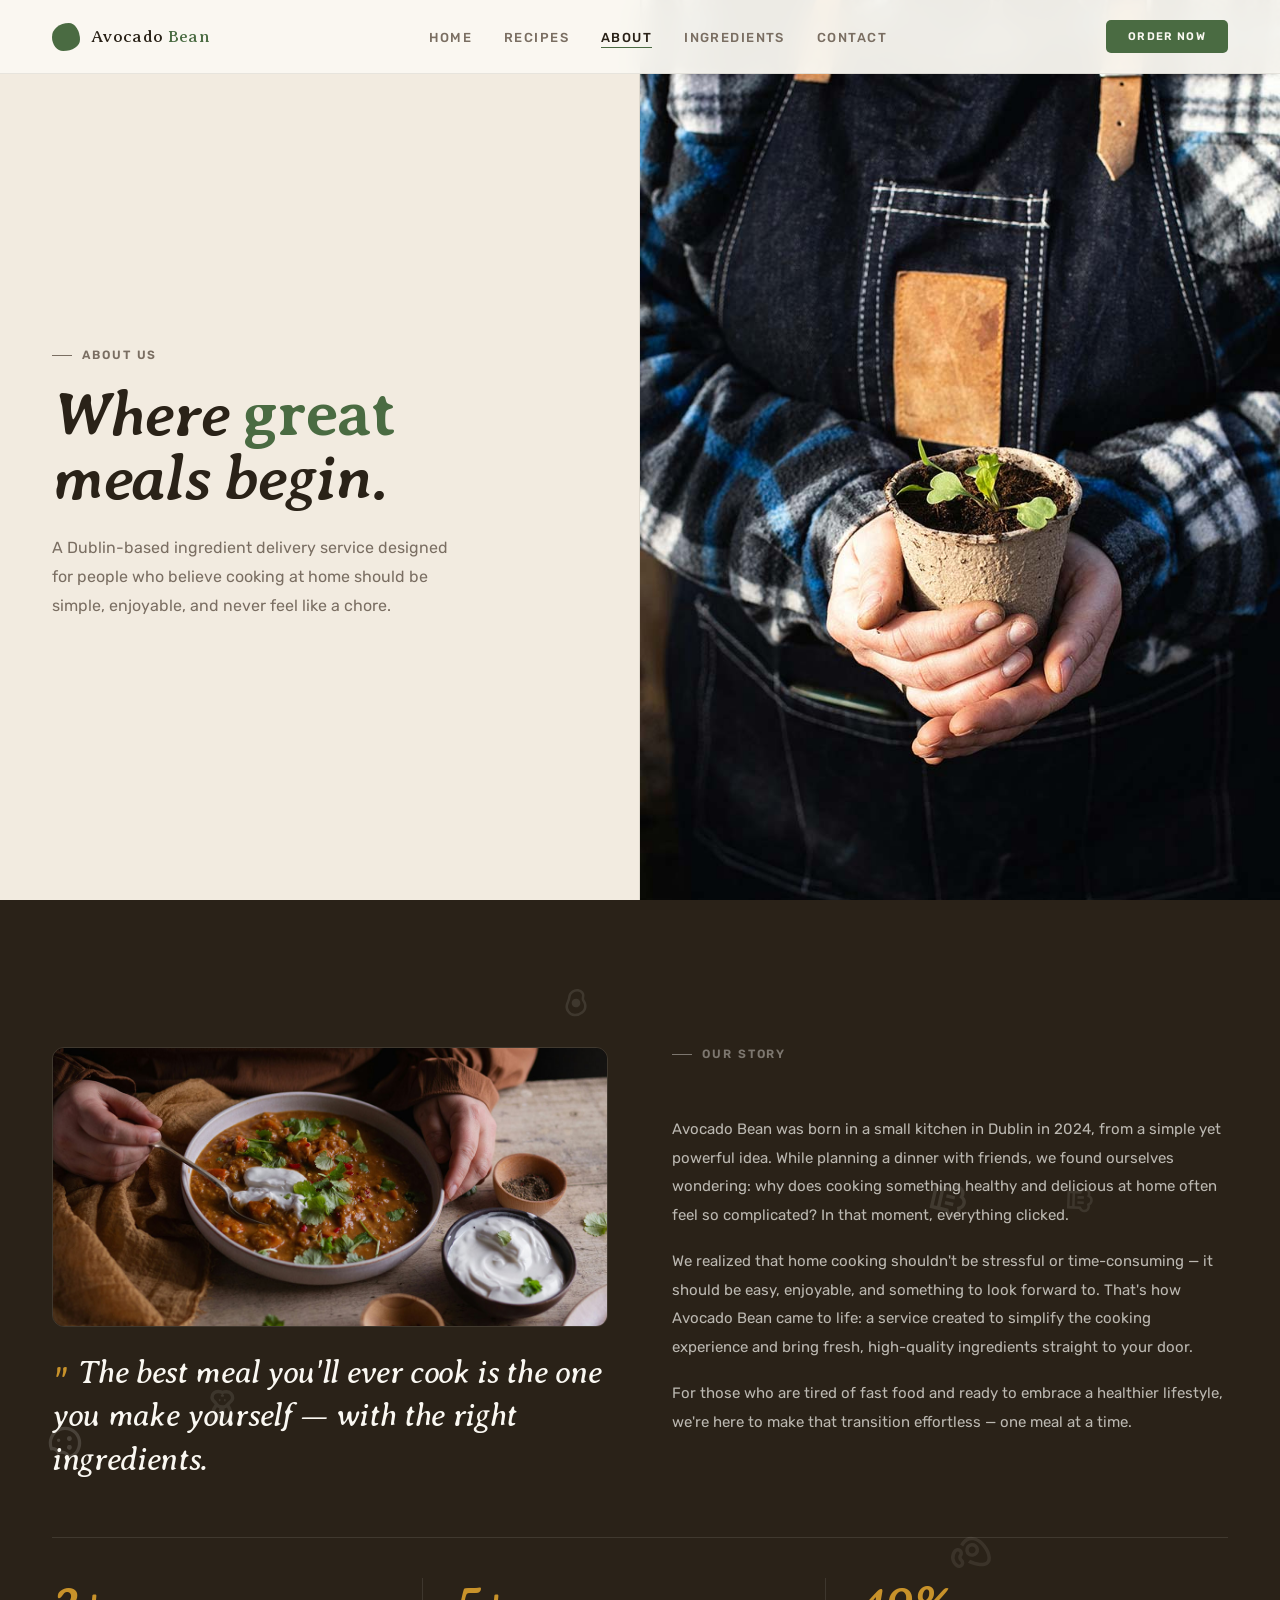
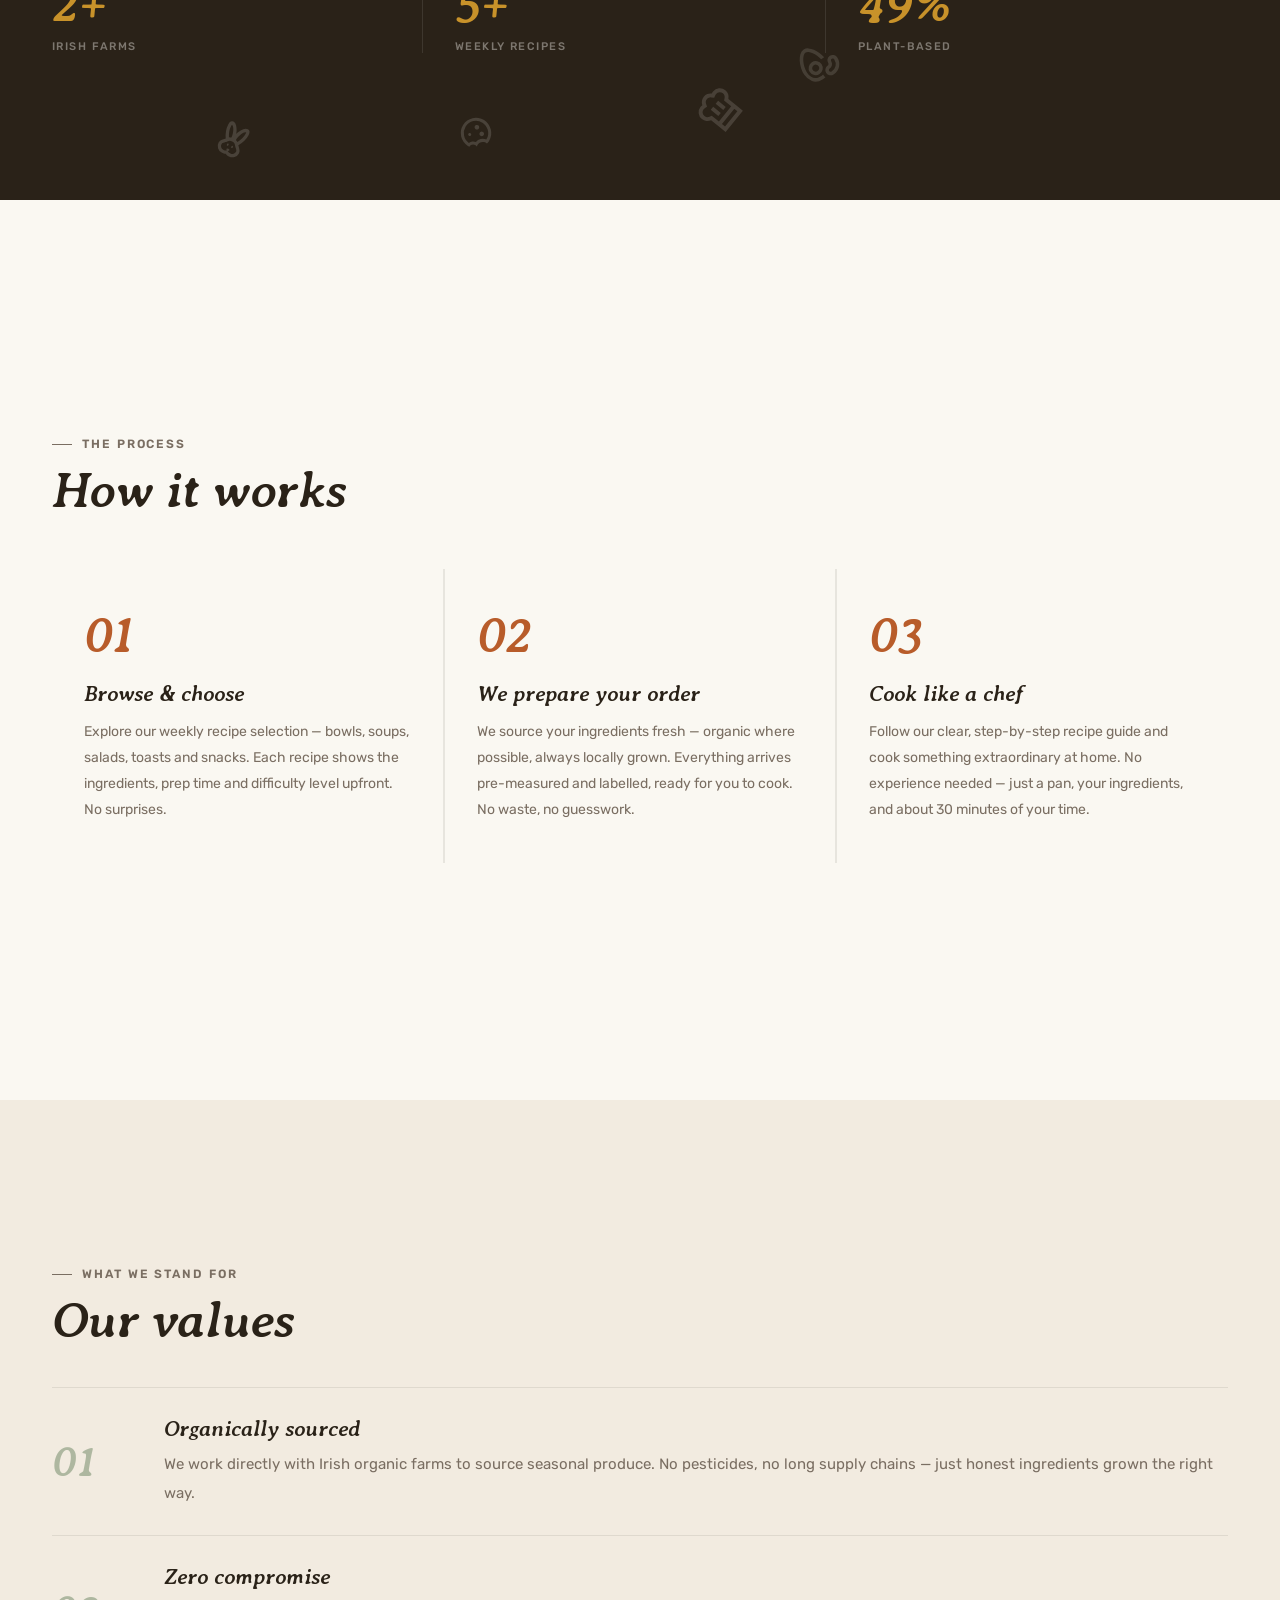
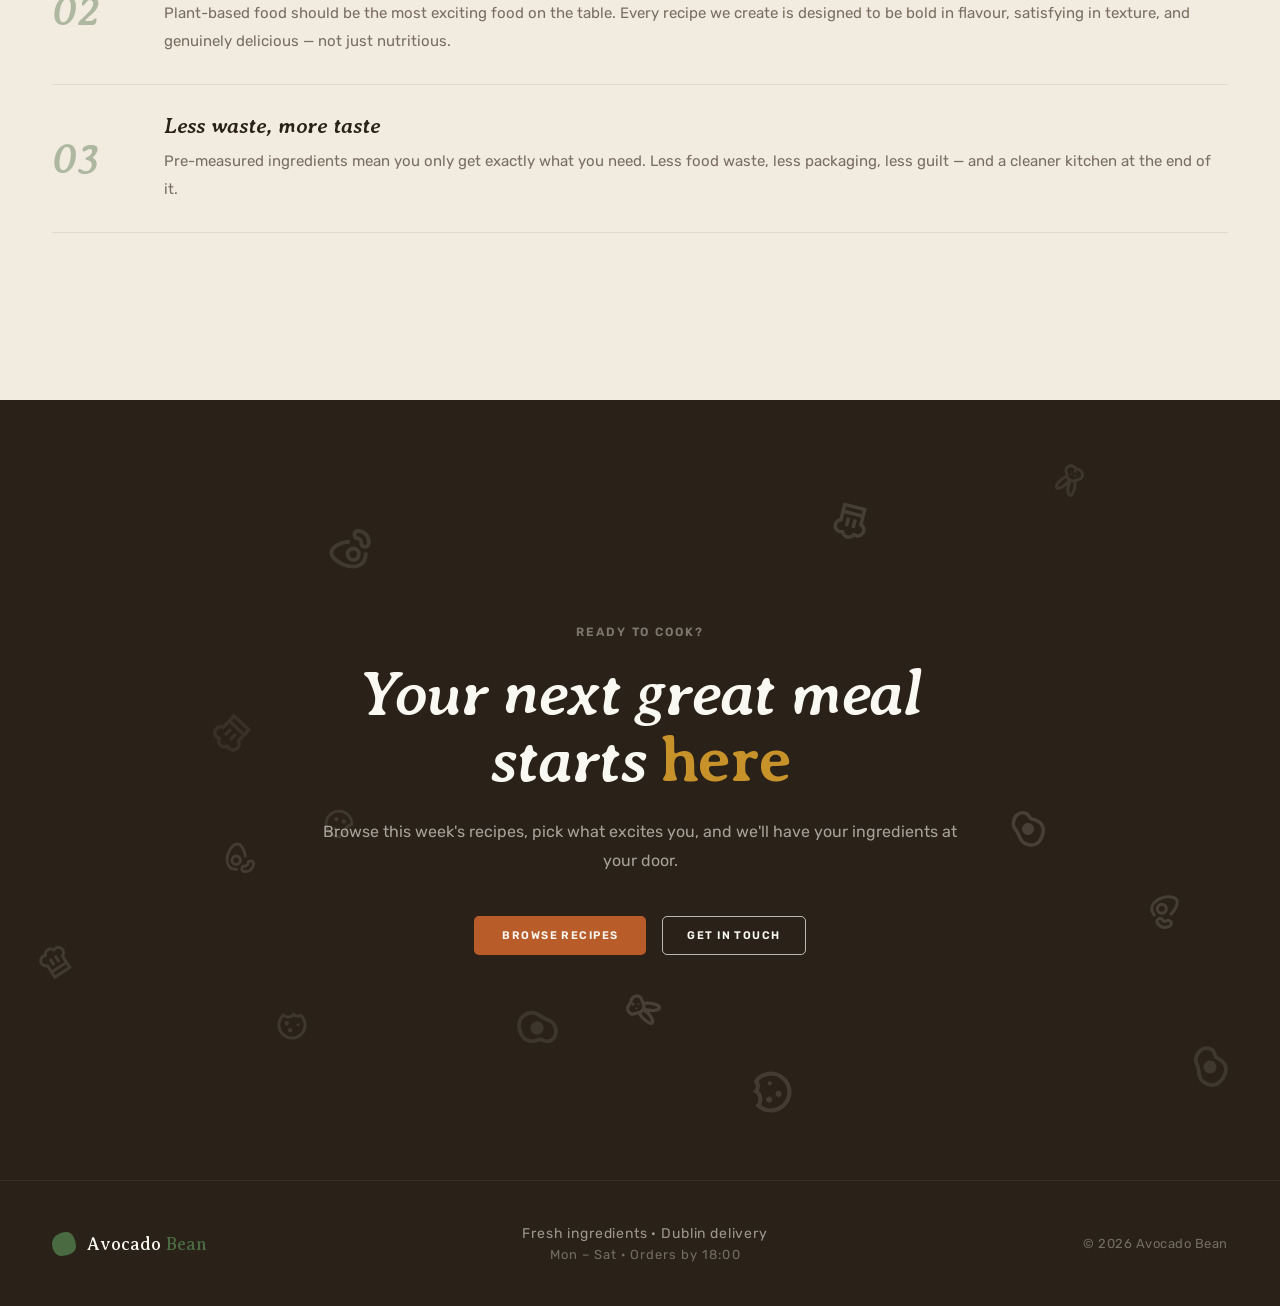
==== commit e7621fde: "refactor: update HTML comments for clarity and consistency across pages" ====
--- a/pages/about.html
+++ b/pages/about.html
@@ -30,7 +30,7 @@
 
 <body class="about-page">
 
-    <!-- --- Navigation bar ---
+    <!-- Navigation bar
          Fixed top nav, shrinks on scroll, hamburger on mobile. -->
     <nav class="top-nav" id="main-nav">
         <a href="../index.html" class="site-logo" aria-label="Avocado Bean — go to homepage">
@@ -53,7 +53,7 @@
     </nav>
 
 
-    <!-- --- Hero section ---
+    <!-- Hero section
          Two-column layout with heading and photo. -->
     <section class="about-hero" aria-label="About us">
         <div class="about-hero-content">
@@ -70,7 +70,7 @@
     </section>
 
 
-    <!-- --- Our story section ---
+    <!-- Our story section
          Dark section with quote, paragraphs and jQuery stat counters. -->
     <section class="story-section" aria-label="Our story">
         <div class="story-wrapper">
@@ -124,7 +124,7 @@
     </section>
 
 
-    <!-- --- How it works section ---
+    <!-- How it works section
          Three-step process explaining the service. -->
     <section class="process-section" aria-label="How it works">
         <div class="process-inner">
@@ -165,7 +165,7 @@
     </section>
 
 
-    <!-- --- Values section ---
+    <!-- Values section
          Numbered list of brand values. -->
     <section class="values-section" aria-label="Our values">
         <div class="values-inner">
@@ -212,7 +212,7 @@
     </section>
 
 
-    <!-- --- CTA section ---
+    <!-- CTA section
          Dark closing section with links to recipes and contact. -->
     <section class="about-cta-section" aria-label="Get started">
         <div class="about-cta-inner">
@@ -233,7 +233,7 @@
     </section>
 
 
-    <!-- --- Footer --- -->
+    <!-- Footer -->
     <footer class="site-footer">
         <div class="footer-logo-wrap">
             <div class="footer-logo-icon" aria-hidden="true"></div>
